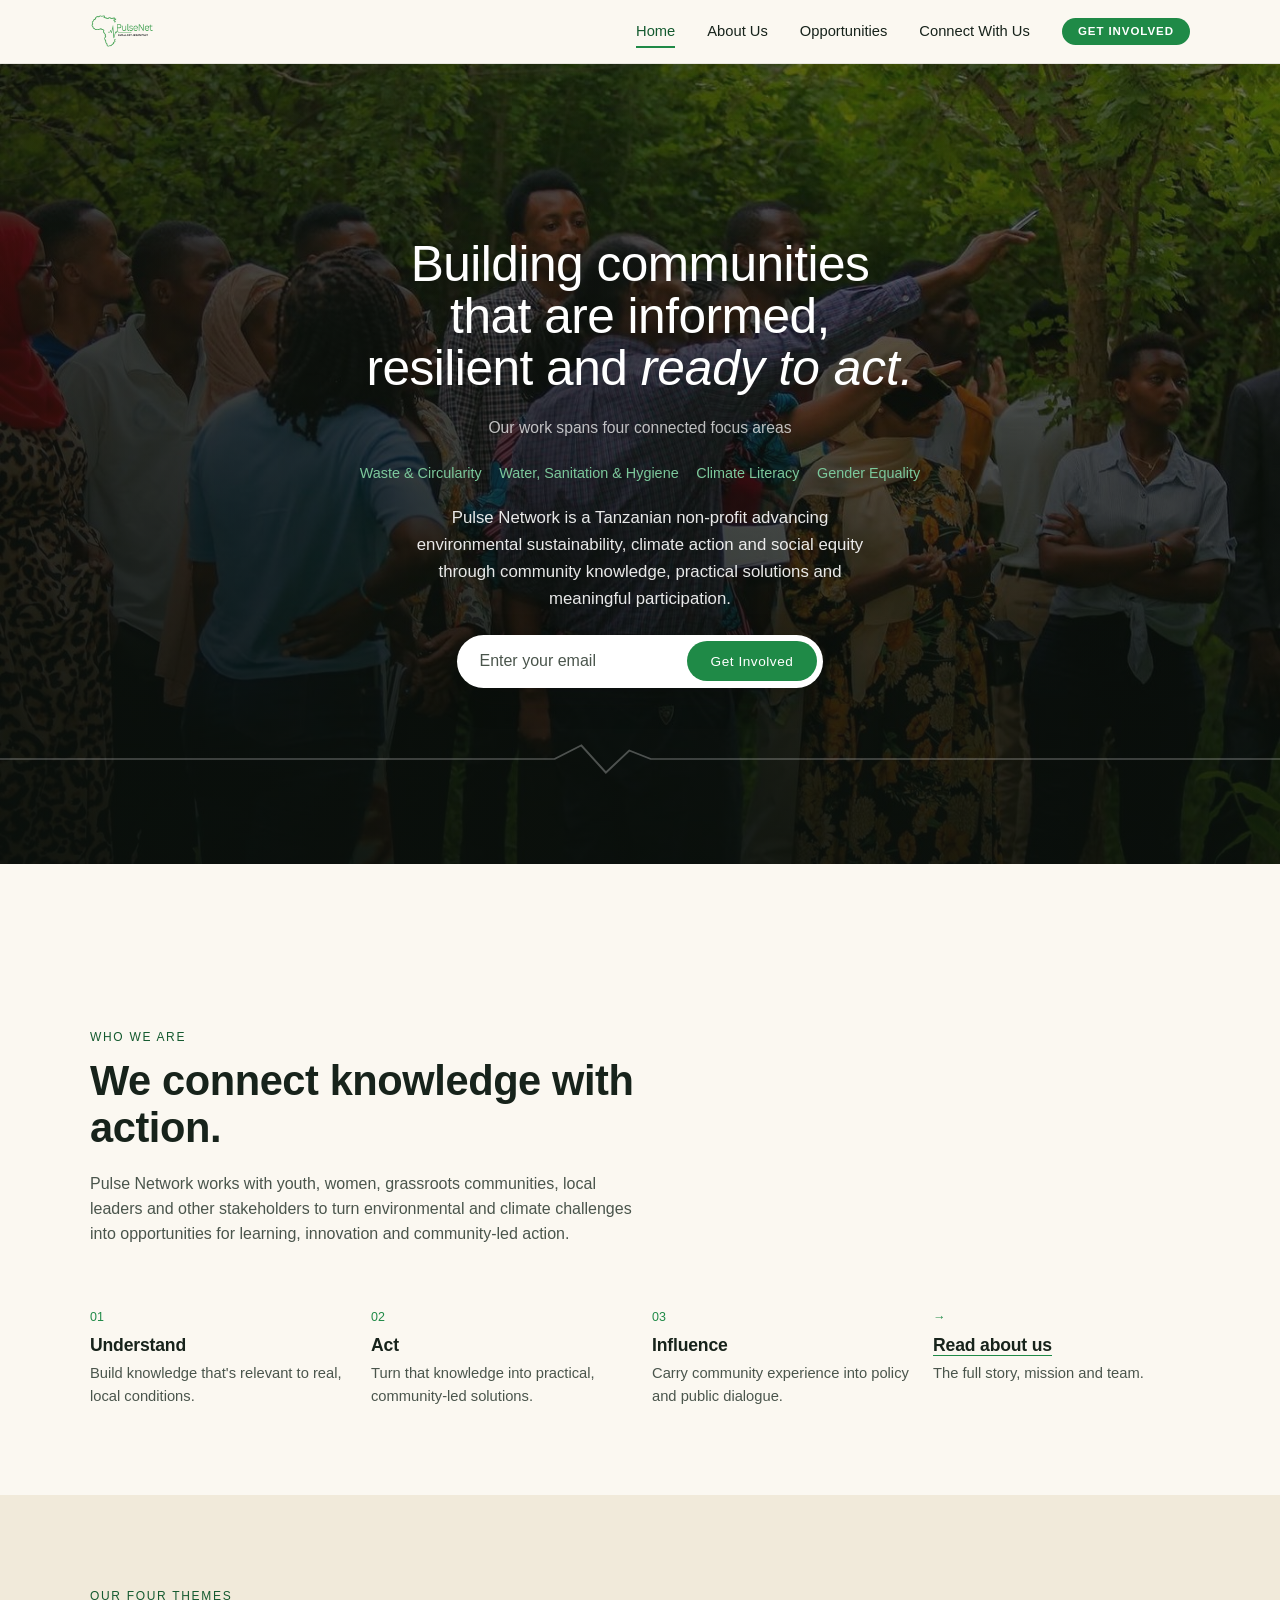
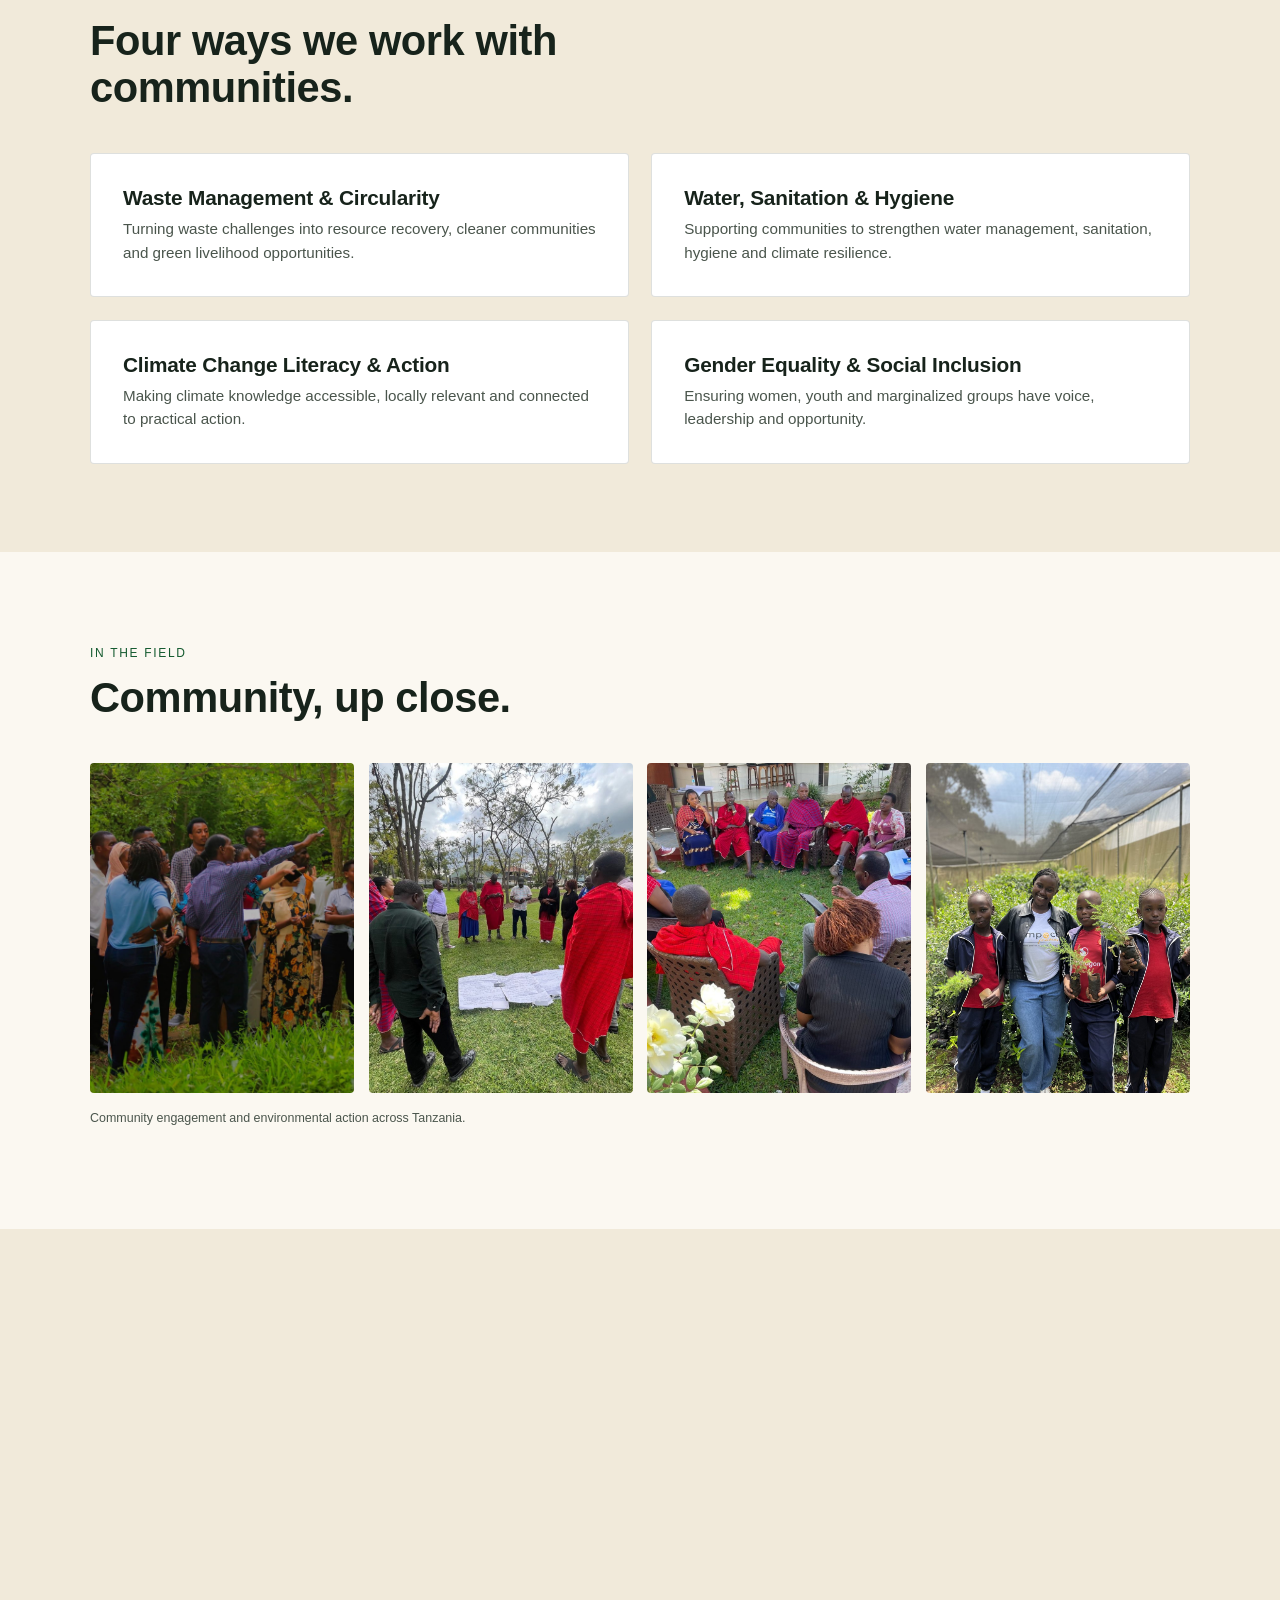
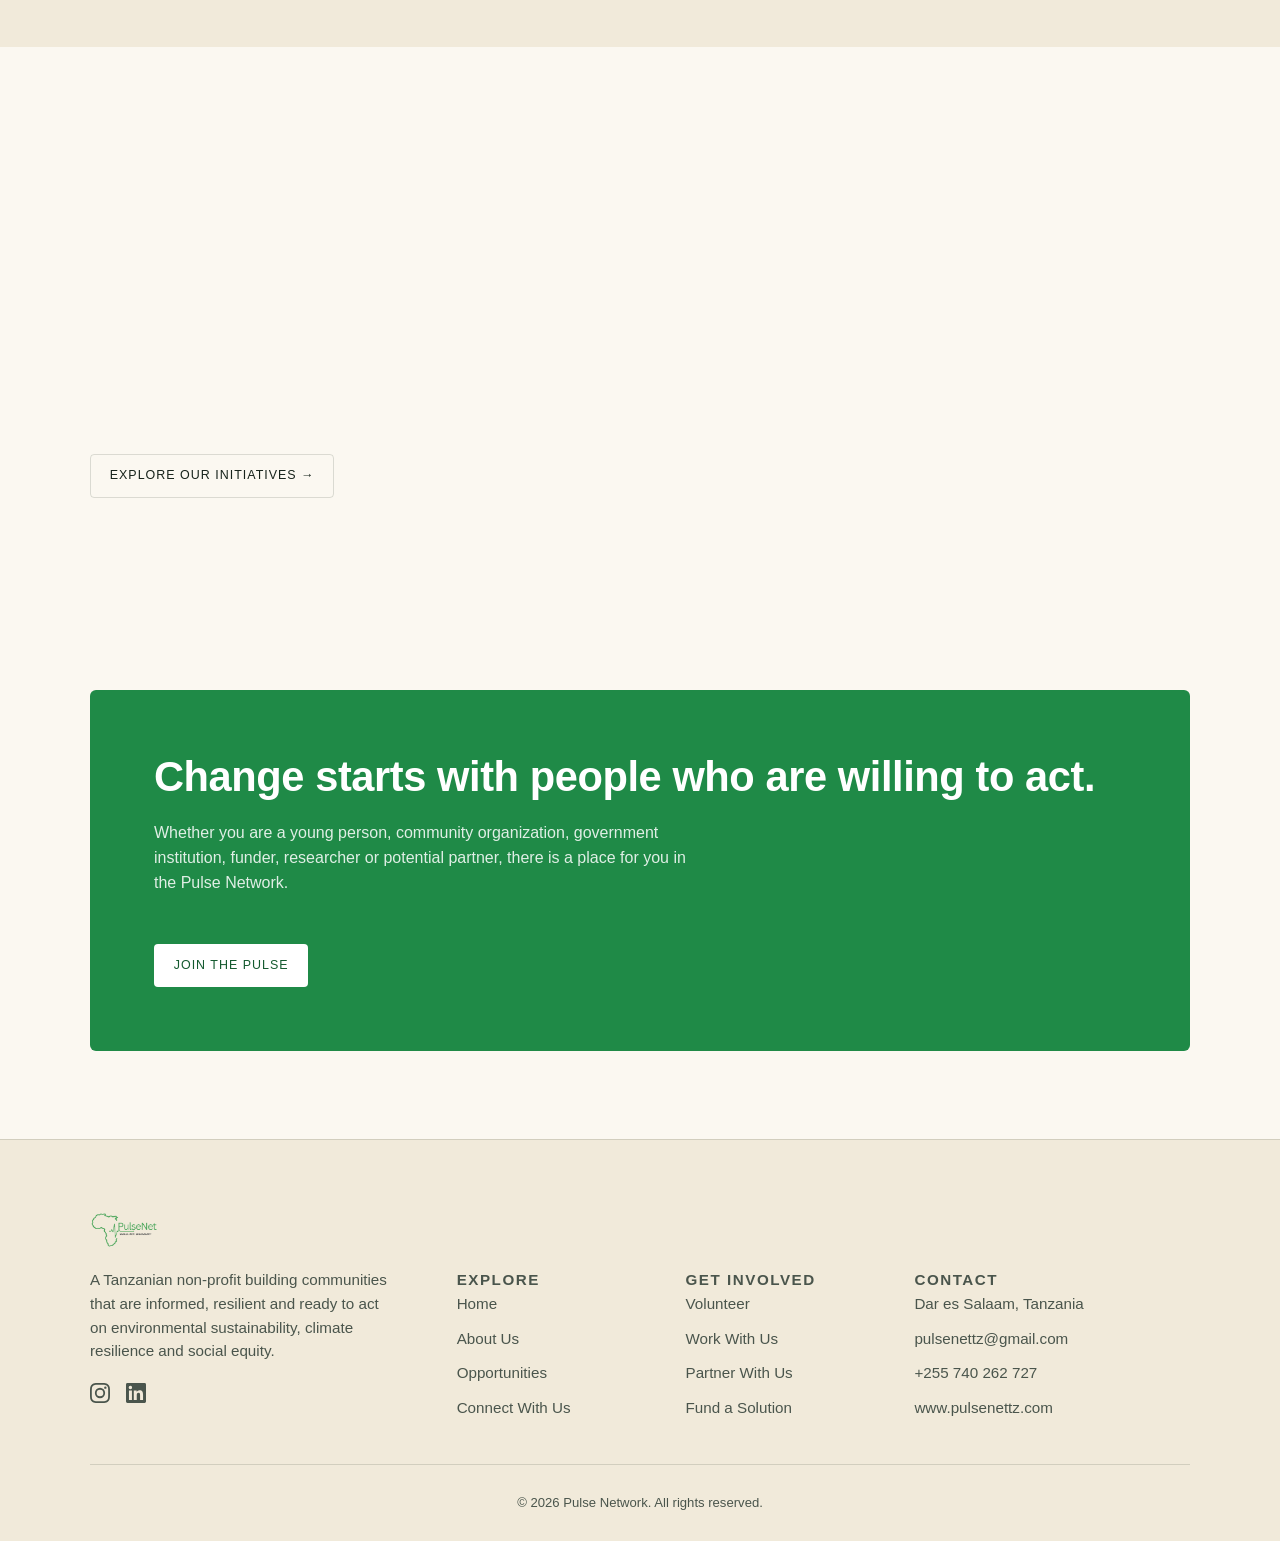
==== index.html @ 01a491bd "Changes in the footer" ====
<!DOCTYPE html>
<html lang="en">
<head>
<meta charset="UTF-8">
<meta name="viewport" content="width=device-width, initial-scale=1.0">
<title>Pulse Network — Small Act. Big Impact.</title>
<meta name="description" content="Pulse Network is a Tanzanian non-profit advancing environmental sustainability, climate action and social equity through community knowledge, practical solutions and meaningful participation.">
<link rel="stylesheet" href="assets/styles.css?v=18">
</head>
<body>

<header class="site-header">
  <nav class="nav">
    <a href="index.html" class="brand" aria-label="Pulse Network home">
      <img src="assets/pulsenet_logo.png" alt="Pulse Network">
    </a>
    <button class="nav-toggle" aria-label="Toggle navigation" aria-expanded="false"><span></span><span></span><span></span></button>
    <div class="nav-links">
      <a href="index.html" aria-current="page">Home</a>
      <a href="about.html">About Us</a>
      <a href="opportunities.html">Opportunities</a>
      <a href="connect.html">Connect With Us</a>
      <a href="connect.html" class="btn btn-primary">Get Involved</a>
    </div>
  </nav>
</header>

<main>

  <!-- HERO -->
  <section class="hero">
    <div class="hero-bg">
      <img src="assets/photos/field-01.jpg" alt="Pulse Network facilitator and community members during an outdoor field session" loading="eager">
    </div>
    <div class="hero-scrim"></div>
    <div class="wrap hero-inner">
      <div class="hero-col hero-col--left">
        <h1>Building communities that are informed, resilient and <em>ready&nbsp;to&nbsp;act.</em></h1>
        <p class="hero-subtitle">Our work spans four connected focus areas</p>
        <ul class="hero-tags">
          <li>Waste &amp; Circularity</li>
          <li>Water, Sanitation &amp; Hygiene</li>
          <li>Climate Literacy</li>
          <li>Gender Equality</li>
        </ul>
      </div>
      <div class="hero-col hero-col--right">
        <p class="hero-body">Pulse Network is a Tanzanian non-profit advancing environmental sustainability, climate action and social equity through community knowledge, practical solutions and meaningful participation.</p>
        <form class="hero-subscribe" action="connect.html" method="get">
          <input type="email" name="email" class="hero-subscribe__input" placeholder="Enter your email" aria-label="Enter your email" required>
          <button type="submit" class="hero-subscribe__btn">Get Involved</button>
        </form>
      </div>
    </div>
    <svg class="pulse-divider accent" viewBox="0 0 1200 40" preserveAspectRatio="none" aria-hidden="true">
      <path d="M0,20 L520,20 L545,4 L568,36 L590,10 L610,20 L1200,20" fill="none" stroke-width="2"/>
    </svg>
  </section>

  <!-- WHO WE ARE -->
  <section>
    <div class="wrap">
      <div class="section-head reveal">
        <span class="eyebrow">Who we are</span>
        <h2>We connect knowledge with action.</h2>
        <p>Pulse Network works with youth, women, grassroots communities, local leaders and other stakeholders to turn environmental and climate challenges into opportunities for learning, innovation and community-led action.</p>
      </div>
      <div class="trail reveal">
        <div class="trail-step"><span class="num">01</span><h3>Understand</h3><p>Build knowledge that's relevant to real, local conditions.</p></div>
        <div class="trail-step"><span class="num">02</span><h3>Act</h3><p>Turn that knowledge into practical, community-led solutions.</p></div>
        <div class="trail-step"><span class="num">03</span><h3>Influence</h3><p>Carry community experience into policy and public dialogue.</p></div>
        <div class="trail-step"><span class="num">→</span><h3><a href="about.html" style="border-bottom:1px solid var(--green);">Read about us</a></h3><p>The full story, mission and team.</p></div>
      </div>
    </div>
  </section>

  <!-- FOUR THEMES -->
  <section class="section-alt">
    <div class="wrap">
      <div class="section-head reveal">
        <span class="eyebrow">Our four themes</span>
        <h2>Four ways we work with communities.</h2>
      </div>
      <div class="theme-grid reveal">
        <div class="theme-card">
          <h3>Waste Management &amp; Circularity</h3>
          <p>Turning waste challenges into resource recovery, cleaner communities and green livelihood opportunities.</p>
        </div>
        <div class="theme-card">
          <h3>Water, Sanitation &amp; Hygiene</h3>
          <p>Supporting communities to strengthen water management, sanitation, hygiene and climate resilience.</p>
        </div>
        <div class="theme-card">
          <h3>Climate Change Literacy &amp; Action</h3>
          <p>Making climate knowledge accessible, locally relevant and connected to practical action.</p>
        </div>
        <div class="theme-card">
          <h3>Gender Equality &amp; Social Inclusion</h3>
          <p>Ensuring women, youth and marginalized groups have voice, leadership and opportunity.</p>
        </div>
      </div>
    </div>
  </section>

  <!-- FIELD IMAGERY -->
  <section>
    <div class="wrap">
      <div class="section-head reveal">
        <span class="eyebrow">In the field</span>
        <h2>Community, up close.</h2>
      </div>
      <div class="photo-grid reveal">
        <figure><img src="assets/photos/field-01.jpg" alt="Community members and facilitators gathered outdoors during a field session" loading="lazy"></figure>
        <figure><img src="assets/photos/field-02.jpg" alt="Community consultation held outdoors with notes laid out on the ground" loading="lazy"></figure>
        <figure><img src="assets/photos/field-03.jpg" alt="Community members seated in discussion outdoors" loading="lazy"></figure>
        <figure><img src="assets/photos/field-04.jpg" alt="Young people planting tree seedlings" loading="lazy"></figure>
      </div>
      <p class="photo-caption">Community engagement and environmental action across Tanzania.</p>
    </div>
  </section>

  <!-- APPROACH -->
  <section class="section-alt">
    <div class="wrap">
      <div class="section-head reveal">
        <span class="eyebrow">Our approach</span>
        <h2>We don't just talk about change.</h2>
      </div>
      <div class="trail reveal">
        <div class="trail-step"><span class="num">01</span><h3>Learn</h3><p>Build knowledge and awareness.</p></div>
        <div class="trail-step"><span class="num">02</span><h3>Act</h3><p>Support practical community solutions.</p></div>
        <div class="trail-step"><span class="num">03</span><h3>Connect</h3><p>Bring communities and partners together.</p></div>
        <div class="trail-step"><span class="num">04</span><h3>Influence</h3><p>Amplify community voices in decision-making.</p></div>
      </div>
    </div>
  </section>

  <!-- FEATURED INITIATIVES -->
  <section>
    <div class="wrap">
      <div class="section-head reveal">
        <span class="eyebrow">Featured initiatives</span>
        <h2>Ideas in implementation.</h2>
      </div>
      <div class="card-grid reveal">
        <div class="init-card">
          <span class="tag">Climate literacy</span>
          <h3>Eco-Action Academy</h3>
          <p>Climate literacy, training and mentorship.</p>
        </div>
        <div class="init-card">
          <span class="tag">Circular economy</span>
          <h3>Circular Hub</h3>
          <p>Waste recovery, circular economy and green livelihoods.</p>
        </div>
        <div class="init-card">
          <span class="tag">Gender equity</span>
          <h3>Equity Nexus</h3>
          <p>Gender equality and inclusive environmental action.</p>
        </div>
        <div class="init-card">
          <span class="tag">Community voice</span>
          <h3>Green Voice Network</h3>
          <p>Community voices, storytelling and advocacy.</p>
        </div>
      </div>
      <p class="mt-lg"><a href="about.html" class="btn btn-ghost">Explore our initiatives →</a></p>
    </div>
  </section>

  <!-- FINAL CTA -->
  <section>
    <div class="wrap">
      <div class="cta-band reveal">
        <div class="cta-band-inner">
          <div>
            <h2>Change starts with people who are willing to act.</h2>
            <p>Whether you are a young person, community organization, government institution, funder, researcher or potential partner, there is a place for you in the Pulse Network.</p>
          </div>
          <a href="connect.html" class="btn btn-on-green">Join the Pulse</a>
        </div>
      </div>
    </div>
  </section>

</main>

<footer class="site-footer">
  <div class="wrap">
    <div class="footer-grid">
      <div class="footer-brand-col">
        <a href="index.html" aria-label="Pulse Network home">
          <img src="assets/pulsenet_logo.png" alt="Pulse Network">
        </a>
        <p class="footer-blurb">A Tanzanian non-profit building communities that are informed, resilient and ready to act on environmental sustainability, climate resilience and social equity.</p>
        <div class="footer-social">
          <a href="https://www.instagram.com/pulsenet_tz/" aria-label="Instagram">
            <svg viewBox="0 0 24 24" fill="currentColor" xmlns="http://www.w3.org/2000/svg" aria-hidden="true"><path d="M12 2.162c3.204 0 3.584.012 4.849.07 1.17.054 1.805.249 2.228.413.56.218.96.478 1.38.898s.68.82.898 1.38c.164.423.36 1.058.413 2.228.058 1.265.07 1.645.07 4.849s-.012 3.584-.07 4.849c-.053 1.17-.249 1.805-.413 2.228a3.7 3.7 0 0 1-.898 1.38c-.42.42-.82.68-1.38.898-.423.164-1.058.36-2.228.413-1.265.058-1.645.07-4.849.07s-3.584-.012-4.849-.07c-1.17-.053-1.805-.249-2.228-.413a3.7 3.7 0 0 1-1.38-.898c-.42-.42-.68-.82-.898-1.38-.164-.423-.36-1.058-.413-2.228-.058-1.265-.07-1.645-.07-4.849s.012-3.584.07-4.849c.054-1.17.249-1.805.413-2.228.218-.56.478-.96.898-1.38s.82-.68 1.38-.898c.423-.164 1.058-.36 2.228-.413 1.265-.058 1.645-.07 4.849-.07M12 0C8.741 0 8.332.014 7.052.072 5.775.131 4.902.333 4.14.63a5.9 5.9 0 0 0-2.126 1.384A5.9 5.9 0 0 0 .63 4.14c-.297.763-.5 1.635-.558 2.912C.014 8.332 0 8.741 0 12s.014 3.668.072 4.948c.059 1.277.261 2.15.558 2.912.307.79.717 1.459 1.384 2.126A5.9 5.9 0 0 0 4.14 23.37c.763.297 1.635.5 2.912.558C8.332 23.986 8.741 24 12 24s3.668-.014 4.948-.072c1.277-.059 2.15-.261 2.912-.558a5.9 5.9 0 0 0 2.126-1.384 5.9 5.9 0 0 0 1.384-2.126c.297-.763.5-1.635.558-2.912.058-1.28.072-1.689.072-4.948s-.014-3.668-.072-4.948c-.059-1.277-.261-2.15-.558-2.912a5.9 5.9 0 0 0-1.384-2.126A5.9 5.9 0 0 0 19.86.63c-.763-.297-1.635-.5-2.912-.558C15.668.014 15.259 0 12 0m0 5.838a6.162 6.162 0 1 0 0 12.324 6.162 6.162 0 0 0 0-12.324M12 16a4 4 0 1 1 0-8 4 4 0 0 1 0 8m7.846-10.406a1.44 1.44 0 1 1-2.88 0 1.44 1.44 0 0 1 2.88 0"/></svg>
          </a>
          <a href="https://www.linkedin.com/company/pulse-network-africa" aria-label="LinkedIn">
            <svg viewBox="0 0 16 16" fill="currentColor" xmlns="http://www.w3.org/2000/svg" aria-hidden="true"><path d="M13.633 13.633h-2.37V9.92c0-.885-.017-2.025-1.234-2.025-1.235 0-1.424.965-1.424 1.96v3.778h-2.37V5.998H8.51v1.043h.031a2.5 2.5 0 0 1 2.246-1.233c2.403 0 2.846 1.58 2.846 3.637zM3.56 4.954a1.376 1.376 0 1 1 0-2.751 1.376 1.376 0 0 1 0 2.751m1.185 8.679H2.372V5.998h2.373zM14.815.001H1.18A1.17 1.17 0 0 0 0 1.154v13.691A1.17 1.17 0 0 0 1.18 16h13.635A1.17 1.17 0 0 0 16 14.845V1.153A1.17 1.17 0 0 0 14.815 0"/></svg>
          </a>
        </div>
      </div>

      <nav class="footer-col">
        <p class="footer-col-title">Explore</p>
        <ul>
          <li><a href="index.html">Home</a></li>
          <li><a href="about.html">About Us</a></li>
          <li><a href="opportunities.html">Opportunities</a></li>
          <li><a href="connect.html">Connect With Us</a></li>
        </ul>
      </nav>

      <nav class="footer-col">
        <p class="footer-col-title">Get Involved</p>
        <ul>
          <li><a href="opportunities.html">Volunteer</a></li>
          <li><a href="opportunities.html">Work With Us</a></li>
          <li><a href="opportunities.html">Partner With Us</a></li>
          <li><a href="opportunities.html">Fund a Solution</a></li>
        </ul>
      </nav>

      <div class="footer-col">
        <p class="footer-col-title">Contact</p>
        <ul>
          <li><p>Dar es Salaam, Tanzania</p></li>
          <li><a href="mailto:pulsenettz@gmail.com">pulsenettz@gmail.com</a></li>
          <li><a href="tel:+255740262727">+255 740 262 727</a></li>
          <li><a href="https://www.pulsenettz.com">www.pulsenettz.com</a></li>
        </ul>
      </div>
    </div>

    <hr class="footer-sep">
    <p class="footer-copy">© 2026 Pulse Network. All rights reserved.</p>
  </div>
</footer>

<script src="assets/main.js"></script>
</body>
</html>
---- assets/styles.css ----
/* ==========================================================================
   Pulse Network — Design System
   Signature motif: the heartbeat/pulse line from the wordmark, used as a
   recurring structural device (dividers, hover states, the process trail).
   ========================================================================== */

/* Halenoir — the single typeface for the whole site (display, body and labels).
   Not a Google font: drop the licensed webfont files into assets/fonts/
   (see assets/fonts/README.md). Until they're present, the fallback stack
   below is used. */
@font-face {
  font-family: 'Halenoir';
  src: url('fonts/Halenoir-Regular.woff2') format('woff2');
  font-weight: 400;
  font-style: normal;
  font-display: swap;
}
@font-face {
  font-family: 'Halenoir';
  src: url('fonts/Halenoir-Medium.woff2') format('woff2');
  font-weight: 500;
  font-style: normal;
  font-display: swap;
}
@font-face {
  font-family: 'Halenoir';
  src: url('fonts/Halenoir-SemiBold.woff2') format('woff2');
  font-weight: 600;
  font-style: normal;
  font-display: swap;
}
@font-face {
  font-family: 'Halenoir';
  src: url('fonts/Halenoir-Bold.woff2') format('woff2');
  font-weight: 700;
  font-style: normal;
  font-display: swap;
}

:root {
  /* --- Color: warm paper ground, brand green as the one accent, ochre as the
     earth/soil counter-accent (waste-to-value, circularity). No near-black,
     no acid-green-on-black — the brief already owns green, so the ground
     stays warm and legible instead of doubling down on a dark UI cliché. */
  --green: #1F8A47;
  --green-deep: #145A2F;
  --green-pale: #E4F1E7;
  --ochre: #B9781F;
  --ochre-pale: #F5E9D6;
  --ink: #17231B;
  --ink-soft: #4A554C;
  --paper: #FBF8F1;
  --paper-alt: #F1EADA;
  --white: #FFFFFF;
  --line: rgba(23, 35, 27, 0.14);
  --line-soft: rgba(23, 35, 27, 0.08);

  --font-display: 'Halenoir', -apple-system, BlinkMacSystemFont, 'Segoe UI', Helvetica, Arial, sans-serif;
  --font-body: 'Halenoir', -apple-system, BlinkMacSystemFont, 'Segoe UI', Helvetica, Arial, sans-serif;
  --font-mono: 'Halenoir', -apple-system, BlinkMacSystemFont, 'Segoe UI', Helvetica, Arial, sans-serif;

  --max-width: 1180px;
  --radius: 4px;
  --shadow-soft: 0 1px 2px rgba(23,35,27,0.06), 0 8px 24px rgba(23,35,27,0.05);
}

* { box-sizing: border-box; }
html { scroll-behavior: smooth; }

@media (prefers-reduced-motion: reduce) {
  html { scroll-behavior: auto; }
  * { animation-duration: 0.01ms !important; animation-iteration-count: 1 !important; transition-duration: 0.01ms !important; }
}

body {
  margin: 0;
  font-family: var(--font-body);
  color: var(--ink);
  background: var(--paper);
  line-height: 1.55;
  -webkit-font-smoothing: antialiased;
}

img { max-width: 100%; display: block; }
a { color: inherit; text-decoration: none; }

h1, h2, h3, h4 {
  font-family: var(--font-display);
  font-weight: 600;
  line-height: 1.12;
  margin: 0 0 0.5em;
  letter-spacing: -0.01em;
}

h1 { font-size: clamp(2.4rem, 5vw, 4.2rem); font-weight: 500; }
h2 { font-size: clamp(1.8rem, 3.4vw, 2.6rem); }
h3 { font-size: 1.3rem; }

p { margin: 0 0 1em; color: var(--ink-soft); max-width: 62ch; }

.eyebrow {
  font-family: var(--font-mono);
  font-size: 0.75rem;
  letter-spacing: 0.14em;
  text-transform: uppercase;
  color: var(--green-deep);
  display: inline-flex;
  align-items: center;
  margin-bottom: 1em;
}

.wrap {
  max-width: var(--max-width);
  margin: 0 auto;
  padding: 0 clamp(1.25rem, 4vw, 2.5rem);
}

/* Buttons */
.btn {
  display: inline-flex;
  align-items: center;
  gap: 0.5em;
  font-family: var(--font-mono);
  font-size: 0.78rem;
  letter-spacing: 0.08em;
  text-transform: uppercase;
  padding: 0.9em 1.5em;
  border-radius: var(--radius);
  border: 1px solid transparent;
  cursor: pointer;
  transition: transform 0.15s ease, background 0.15s ease, color 0.15s ease, border-color 0.15s ease;
  white-space: nowrap;
}
.btn-primary { background: var(--green); color: var(--white); }
.btn-primary:hover { background: var(--green-deep); transform: translateY(-1px); }
.btn-ghost { background: transparent; color: var(--ink); border-color: var(--line); }
.btn-ghost:hover { border-color: var(--green); color: var(--green-deep); }
.btn-on-green { background: var(--white); color: var(--green-deep); }
.btn-on-green:hover { background: var(--ink); color: var(--white); }

/* ---- Nav ---- */
.site-header {
  position: sticky;
  top: 0;
  z-index: 40;
  background: rgba(251, 248, 241, 0.92);
  backdrop-filter: blur(8px);
  border-bottom: 1px solid var(--line-soft);
}
.nav {
  display: flex;
  align-items: center;
  justify-content: space-between;
  padding: 0.9rem clamp(1.25rem, 4vw, 2.5rem);
  max-width: var(--max-width);
  margin: 0 auto;
}
.brand { display: flex; align-items: center; gap: 0.6em; }
.brand img { height: 34px; width: auto; }
.brand-word { font-family: var(--font-display); font-size: 1.15rem; font-weight: 600; }
.brand-tag { font-family: var(--font-mono); font-size: 0.62rem; letter-spacing: 0.08em; text-transform: uppercase; color: var(--ink-soft); display: block; margin-top: -2px; }

.nav-links { display: flex; align-items: center; gap: 2rem; }
.nav-links a { font-size: 0.92rem; font-weight: 500; position: relative; padding: 0.2em 0; }
.nav-links a::after {
  content: ''; position: absolute; left: 0; right: 100%; bottom: -2px; height: 2px; background: var(--green);
  transition: right 0.2s ease;
}
.nav-links a:hover::after, .nav-links a[aria-current="page"]::after { right: 0; }
.nav-links a[aria-current="page"] { color: var(--green-deep); }

/* "Get Involved" button in the nav: the .nav-links a rules above otherwise
   override .btn — force it back to a proper button (smaller text, balanced
   padding, no underline bar). */
.nav-links a.btn {
  padding: 0.7em 1.4em;
  font-size: 0.72rem;
  font-weight: 600;
  line-height: 1;
  border: 0;
  border-radius: 999px;
}
.nav-links a.btn::after { content: none; }

.nav-actions { display: flex; align-items: center; gap: 1.4rem; }
.nav-toggle { display: none; background: none; border: none; cursor: pointer; padding: 0.4em; }
.nav-toggle span { display: block; width: 22px; height: 2px; background: var(--ink); margin: 5px 0; }

@media (max-width: 860px) {
  /* Mobile: the nav opens as a dropdown card under the hamburger, on the same
     screen. Hidden by default, shown when JS adds .open — no overlay page. */
  .nav { position: relative; }

  .nav-links {
    display: none;
    position: absolute;
    top: calc(100% + 0.4rem);
    right: 0;
    left: auto;
    width: max-content;
    min-width: 148px;
    flex-direction: column;
    align-items: stretch;
    gap: 0;
    padding: 0.2rem 0;
    background: var(--white);
    border: 1px solid var(--line-soft);
    border-radius: 10px;
    box-shadow: 0 8px 20px rgba(23, 35, 27, 0.14);
    z-index: 50;
  }
  .nav-links.open { display: flex; }

  .nav-links a {
    font-size: 0.85rem;
    font-weight: 500;
    color: var(--ink);
    padding: 0.5rem 0.9rem;
    border: 0;
  }
  .nav-links a::after { display: none; }
  /* no green highlight on hover / active — every item looks the same */
  .nav-links a:hover,
  .nav-links a:focus-visible,
  .nav-links a[aria-current="page"] { color: var(--ink); background: none; }

  /* "Get Involved" reads as a plain nav link on mobile — no pill, no accent */
  .nav-links a.btn {
    margin: 0;
    padding: 0.5rem 0.9rem;
    background: none;
    color: var(--ink);
    border: 0;
    border-radius: 0;
    font-size: 0.85rem;
    font-weight: 500;
    letter-spacing: normal;
    text-transform: none;
    justify-content: flex-start;
  }
  .nav-links a.btn:hover { background: none; color: var(--ink); }

  .nav-toggle { display: block; }
}

/* ---- Pulse line motif ---- */
.pulse-divider {
  width: 100%;
  height: 34px;
  display: block;
  color: var(--line);
}
.pulse-divider path { stroke: currentColor; }
.pulse-divider.accent { color: var(--green); opacity: 0.55; }

/* ---- Hero ---- */
.hero {
  padding: clamp(4rem, 10vw, 7.5rem) 0 clamp(3.5rem, 8vw, 5.5rem);
  margin-bottom: clamp(2rem, 6vw, 4.5rem);
  position: relative;
  overflow: hidden;
  isolation: isolate;
}
.hero-bg { position: absolute; inset: 0; z-index: -2; }
.hero-bg img { width: 100%; height: 100%; object-fit: cover; object-position: 50% 22%; }
.hero-scrim {
  position: absolute;
  inset: 0;
  z-index: -1;
  background:
    linear-gradient(180deg, rgba(10,16,12,0.32) 0%, rgba(10,16,12,0.72) 78%, rgba(10,16,12,0.82) 100%),
    linear-gradient(90deg, rgba(10,16,12,0.55) 0%, rgba(10,16,12,0.15) 62%);
}
/* Two-column content overlay: headline + focus areas on the left,
   mission statement + email capture on the right. */
/* Single column, centred both axes within the hero. */
.hero-inner {
  display: flex;
  flex-direction: column;
  align-items: center;
  justify-content: center;
  text-align: center;
  gap: 1.35rem;
  min-height: 62vh;
  max-width: 760px;
}
.hero-col { display: contents; }

.hero h1 {
  color: #fff;
  font-size: clamp(2.3rem, 4.6vw, 3.4rem);
  line-height: 1.05;
  margin: 0;
}
.hero h1 em {
  /* same typeface as the rest of the headline, just italic for emphasis */
  font-style: italic;
  font-weight: 400;
  letter-spacing: 0;
}

.hero-subtitle {
  color: rgba(255,255,255,0.72);
  font-size: 0.98rem;
  margin: 0;
}

.hero-tags {
  list-style: none;
  margin: 0;
  padding: 0;
  display: flex;
  flex-wrap: wrap;
  justify-content: center;
  gap: 0.55rem 1.6rem;
  font-family: var(--font-mono);
  font-size: 0.9rem;
}
.hero-tags li { color: #7CC89B; white-space: nowrap; }

.hero-body {
  color: rgba(255,255,255,0.9);
  font-size: 1.05rem;
  line-height: 1.6;
  margin: 0;
  max-width: 52ch;
}

.hero-subscribe {
  display: flex;
  align-items: center;
  gap: 0.5rem;
  max-width: 460px;
  padding: 0.4rem 0.4rem 0.4rem 1.4rem;
  background: #fff;
  border-radius: 999px;
  box-shadow: 0 10px 30px rgba(10,16,12,0.28);
}
.hero-subscribe__input {
  flex: 1 1 auto;
  min-width: 0;
  border: 0;
  background: transparent;
  font-family: var(--font-body);
  font-size: 1rem;
  color: var(--ink);
  padding: 0.7rem 0;
}
.hero-subscribe__input::placeholder { color: var(--ink-soft); }
.hero-subscribe__input:focus { outline: none; }
.hero-subscribe__btn {
  flex: 0 0 auto;
  border: 0;
  cursor: pointer;
  background: var(--green);
  color: #fff;
  font-family: var(--font-mono);
  font-size: 0.85rem;
  letter-spacing: 0.04em;
  padding: 0.9em 1.7em;
  border-radius: 999px;
  transition: background 0.15s ease, transform 0.15s ease;
  white-space: nowrap;
}
.hero-subscribe__btn:hover { background: var(--green-deep); transform: translateY(-1px); }

.hero .pulse-divider.accent { color: rgba(255,255,255,0.5); position: relative; z-index: 1; }

/* Desktop / tablet (md and up): give the headline room to wrap to 3 lines
   naturally, and keep all four focus-area tags on a single row. */
@media (min-width: 861px) {
  .hero-inner { max-width: 820px; }
  .hero h1 {
    font-size: 3.1rem;
    max-width: 24ch;          /* wide enough for 3 lines, not 2 */
    text-wrap: balance;       /* even out the 3 lines, no manual <br> */
  }
  .hero-tags {
    flex-wrap: nowrap;        /* all four tags on one line */
    gap: 0.55rem 1.1rem;      /* tighter horizontal gap so they fit */
  }
}

@media (max-width: 860px) {
  /* Mobile: the first viewport shows only the headline + "Our work spans…" +
     tags. The mission paragraph and email form sit below the fold. */
  .hero { padding-top: 0; padding-bottom: clamp(2.5rem, 10vw, 4rem); }
  .hero-inner {
    display: flex;
    flex-direction: column;
    min-height: 0;
    gap: 0;
  }
  .hero-col { display: flex; flex-direction: column; align-items: center; width: 100%; }
  .hero-col--left {
    min-height: 100vh;
    min-height: 100svh;
    justify-content: center;
    gap: 1.15rem;
    padding: 4.5rem 0;
  }
  .hero-col--right {
    gap: 1.25rem;
    padding-top: clamp(2rem, 8vw, 3.5rem);
  }
  .hero-body { max-width: none; }
  .hero-subscribe { width: 100%; max-width: 420px; }
}

@media (max-width: 480px) {
  .hero-subscribe {
    flex-wrap: wrap;
    gap: 0.6rem;
    padding: 0.9rem;
    border-radius: 18px;
  }
  .hero-subscribe__input { flex-basis: 100%; padding: 0.6rem 0.4rem; }
  .hero-subscribe__btn { width: 100%; border-radius: 999px; }
}


/* ---- Sections ---- */
section { padding: clamp(3rem, 7vw, 5.5rem) 0; }
.section-alt { background: var(--paper-alt); }
.section-head { max-width: 640px; margin-bottom: 2.6rem; }

/* ---- Theme cards ---- */
.theme-grid { display: grid; grid-template-columns: repeat(2, 1fr); gap: 1.4rem; }
@media (max-width: 720px) { .theme-grid { grid-template-columns: 1fr; } }
.theme-card {
  background: var(--white);
  border: 1px solid var(--line);
  border-radius: var(--radius);
  padding: 2rem;
  transition: border-color 0.2s ease, transform 0.2s ease;
}
.theme-card:hover { border-color: var(--green); transform: translateY(-3px); }
.theme-card .icon { font-size: 1.8rem; margin-bottom: 1rem; display: block; }
.theme-card h3 { margin-bottom: 0.5rem; }
.theme-card p { margin-bottom: 0; font-size: 0.95rem; }
.theme-card .focus { margin-top: 1rem; font-family: var(--font-mono); font-size: 0.74rem; color: var(--green-deep); line-height: 1.7; }

/* ---- Process trail (uses the pulse line as connective tissue) ---- */
.trail { position: relative; display: grid; grid-template-columns: repeat(4, 1fr); gap: 1.5rem; }
@media (max-width: 860px) { .trail { grid-template-columns: 1fr; } }
.trail-step { position: relative; padding-top: 1.2rem; }
.trail-step .num { font-family: var(--font-mono); font-size: 0.78rem; color: var(--green); display: block; margin-bottom: 0.6rem; }
.trail-step h3 { font-size: 1.1rem; margin-bottom: 0.35rem; }
.trail-step p { font-size: 0.92rem; margin-bottom: 0; }

.trail-vertical { display: flex; flex-direction: column; gap: 0; max-width: 640px; }
.trail-vertical .v-step { display: flex; gap: 1.4rem; padding: 1.3rem 0; border-bottom: 1px dashed var(--line); }
.trail-vertical .v-step:last-child { border-bottom: none; }
.trail-vertical .v-step .num { font-family: var(--font-mono); color: var(--green); font-size: 0.85rem; flex: none; width: 2.4rem; padding-top: 0.15rem; }
.trail-vertical .v-step h3 { margin-bottom: 0.3rem; font-size: 1.05rem; }
.trail-vertical .v-step p { margin-bottom: 0; font-size: 0.92rem; }

/* ---- Initiative / opportunity cards ---- */
.card-grid { display: grid; grid-template-columns: repeat(4, 1fr); gap: 1.2rem; }
@media (max-width: 980px) { .card-grid { grid-template-columns: repeat(2, 1fr); } }
@media (max-width: 560px) { .card-grid { grid-template-columns: 1fr; } }
.init-card { background: var(--white); border: 1px solid var(--line); border-radius: var(--radius); padding: 1.6rem; }
.init-card .tag { font-family: var(--font-mono); font-size: 0.68rem; letter-spacing: 0.08em; text-transform: uppercase; color: var(--green); }
.init-card h3 { margin: 0.5rem 0 0.4rem; font-size: 1.1rem; }
.init-card p { font-size: 0.9rem; margin-bottom: 0; }

/* ---- CTA band ---- */
.cta-band { background: var(--green); color: var(--white); border-radius: 6px; padding: clamp(2.4rem, 6vw, 4rem); text-align: left; }
.cta-band h2 { color: var(--white); }
.cta-band p { color: rgba(255,255,255,0.86); }
.cta-band-inner { display: flex; align-items: center; justify-content: space-between; gap: 2rem; flex-wrap: wrap; }

/* ---- Timeline (About) ---- */
.timeline { display: flex; flex-direction: column; max-width: 560px; }
.tl-item { position: relative; padding: 0 0 2.2rem 2.2rem; border-left: 2px solid var(--line); }
.tl-item:last-child { border-left-color: transparent; padding-bottom: 0; }
.tl-item::before { content: ''; position: absolute; left: -7px; top: 2px; width: 12px; height: 12px; border-radius: 50%; background: var(--green); border: 3px solid var(--paper); }
.tl-item .yr { font-family: var(--font-mono); font-size: 0.8rem; color: var(--green-deep); display: block; margin-bottom: 0.3rem; }
.tl-item h3 { font-size: 1.05rem; margin-bottom: 0.25rem; }
.tl-item p { font-size: 0.92rem; margin-bottom: 0; }

/* ---- Values ---- */
.values-grid { display: flex; flex-wrap: wrap; gap: 0.8rem; }
.value-chip { border: 1px solid var(--line); border-radius: 999px; padding: 0.7em 1.3em; font-size: 0.92rem; background: var(--white); }

/* ---- Team ---- */
.team-grid { display: grid; grid-template-columns: repeat(3, 1fr); gap: 1.6rem 1.4rem; }
@media (max-width: 720px) { .team-grid { grid-template-columns: repeat(2, 1fr); } }
.team-card .avatar { width: 100%; aspect-ratio: 1; border-radius: var(--radius); background: var(--green-pale); display: flex; align-items: center; justify-content: center; font-family: var(--font-display); font-size: 2rem; color: var(--green-deep); margin-bottom: 0.9rem; }
/* Cut-out portrait on the site green (image has a transparent background) */
.team-card .avatar--photo { background: var(--green); padding: 0; overflow: hidden; }
.team-card .avatar--photo img { width: 100%; height: 100%; object-fit: cover; object-position: top center; }
.team-card h3 { font-size: 1rem; margin-bottom: 0.15rem; }
.team-card .role { font-family: var(--font-mono); font-size: 0.72rem; text-transform: uppercase; letter-spacing: 0.06em; color: var(--ink-soft); }

/* ---- Partners strip ---- */
/* ---- Partners marquee: continuous infinite auto-scroll, pauses on hover/focus.
   Track holds two identical sets of cards; each card carries a right margin so
   one set is exactly half the track width and translateX(-50%) loops seamlessly. */
.partner-marquee {
  overflow: hidden;
  padding: 0.75rem 0;
  -webkit-mask-image: linear-gradient(90deg, transparent, #000 7%, #000 93%, transparent);
  mask-image: linear-gradient(90deg, transparent, #000 7%, #000 93%, transparent);
}
.partner-track {
  display: flex;
  width: max-content;
  animation: partner-scroll 32s linear infinite;
  will-change: transform;
}
.partner-marquee:hover .partner-track,
.partner-marquee:focus-within .partner-track { animation-play-state: paused; }

.partner-card {
  flex: 0 0 auto;
  width: clamp(122px, 22vw, 176px);
  aspect-ratio: 1 / 1;
  margin-right: clamp(0.6rem, 2vw, 1rem);
  display: flex;
  align-items: center;
  justify-content: center;
  text-align: center;
  padding: 1rem;
  background: var(--white);
  border: 1px solid var(--line);
  border-radius: var(--radius);
  font-family: var(--font-mono);
  font-size: 0.8rem;
  letter-spacing: 0.03em;
  line-height: 1.35;
  color: var(--ink-soft);
}

@keyframes partner-scroll {
  from { transform: translateX(0); }
  to   { transform: translateX(-50%); }
}

@media (prefers-reduced-motion: reduce) {
  .partner-marquee { overflow-x: auto; -webkit-overflow-scrolling: touch; }
  .partner-track { animation: none; }
}

/* ---- Opportunity sections ---- */
.opp-block { display: grid; grid-template-columns: 1fr 1.3fr; gap: 2.5rem; padding: 2.6rem 0; border-bottom: 1px solid var(--line); align-items: start; }
.opp-block:last-child { border-bottom: none; }
@media (max-width: 800px) { .opp-block { grid-template-columns: 1fr; gap: 1.2rem; } }
.opp-block .icon { font-size: 1.6rem; }
.opp-list { list-style: none; margin: 1rem 0 1.4rem; padding: 0; display: grid; gap: 0.5rem; }
.opp-list li { position: relative; padding-left: 1.3rem; font-size: 0.95rem; color: var(--ink-soft); }
.opp-list li::before { content: ''; position: absolute; left: 0; top: 0.55em; width: 6px; height: 6px; background: var(--green); border-radius: 50%; }
.opp-empty { font-style: italic; color: var(--ink-soft); font-size: 0.92rem; }

/* ---- Form ---- */
.form-grid { display: grid; grid-template-columns: 1fr 1fr; gap: 1.1rem; }
@media (max-width: 640px) { .form-grid { grid-template-columns: 1fr; } }
.field { display: flex; flex-direction: column; gap: 0.4rem; margin-bottom: 1.1rem; }
.field.full { grid-column: 1 / -1; }
.field label { font-family: var(--font-mono); font-size: 0.72rem; text-transform: uppercase; letter-spacing: 0.06em; color: var(--ink-soft); }
.field input, .field textarea, .field select {
  font-family: var(--font-body); font-size: 0.98rem; padding: 0.8em 0.9em; border: 1px solid var(--line); border-radius: var(--radius); background: var(--white); color: var(--ink);
}
.field input:focus, .field textarea:focus { outline: 2px solid var(--green); outline-offset: 1px; border-color: var(--green); }
.checkbox-grid { display: grid; grid-template-columns: repeat(2, 1fr); gap: 0.6rem 1rem; }
@media (max-width: 520px) { .checkbox-grid { grid-template-columns: 1fr; } }
.checkbox-item { display: flex; align-items: center; gap: 0.6em; font-size: 0.92rem; }
.checkbox-item input { width: 16px; height: 16px; accent-color: var(--green); }
.form-note { font-size: 0.82rem; color: var(--ink-soft); margin-top: 0.6rem; }
.form-status { font-size: 0.9rem; margin-top: 0.9rem; font-family: var(--font-mono); display: none; }
.form-status.visible { display: block; }
.form-status.ok { color: var(--green-deep); }
.form-status.err { color: #A33A2A; }

/* ---- Contact info cards ---- */
.contact-grid { display: grid; grid-template-columns: 1fr 1fr; gap: 3rem; }
@media (max-width: 860px) { .contact-grid { grid-template-columns: 1fr; } }
.info-list { list-style: none; margin: 0; padding: 0; display: grid; gap: 1rem; }
.info-list li { display: flex; gap: 0.9em; font-size: 1rem; }
.info-list .k { font-family: var(--font-mono); font-size: 0.78rem; color: var(--green-deep); width: 2rem; flex: none; padding-top: 0.2em; }
.social-row { display: flex; gap: 1.1rem; margin-top: 1.6rem; flex-wrap: wrap; }
.social-row a { font-family: var(--font-mono); font-size: 0.8rem; border: 1px solid var(--line); padding: 0.6em 1.1em; border-radius: 999px; transition: border-color 0.2s ease, color 0.2s ease; }
.social-row a:hover { border-color: var(--green); color: var(--green-deep); }

/* ---- Footer (footer-01 layout: brand + blurb + social, link columns, contact, rule, centered copyright) ---- */
.site-footer {
  background: var(--paper-alt);
  color: var(--ink-soft);
  border-top: 1px solid var(--line);
  padding: clamp(3rem, 6vw, 4.5rem) 0 1.75rem;
}
.footer-grid {
  display: grid;
  grid-template-columns: 1.7fr 1fr 1fr 1.4fr;
  gap: 2.75rem 2rem;
  padding-bottom: 2.75rem;
}
@media (max-width: 900px) { .footer-grid { grid-template-columns: 1fr 1fr; } }
@media (max-width: 560px) { .footer-grid { grid-template-columns: 1fr; gap: 2rem; } }

.footer-brand-col { display: flex; flex-direction: column; gap: 1.25rem; max-width: 34ch; }
@media (max-width: 900px) { .footer-brand-col { grid-column: 1 / -1; max-width: none; } }
.footer-brand-col img { height: 36px; width: auto; }
/* Capped at four lines; width tuned so the copy wraps to exactly four. */
.footer-blurb { margin: 0; font-size: 0.95rem; line-height: 1.55; color: var(--ink-soft); max-width: 44ch; }

.footer-social { display: flex; align-items: center; gap: 1rem; }
.footer-social a { color: var(--ink-soft); display: inline-flex; transition: color 0.15s ease; }
.footer-social a:hover { color: var(--green-deep); }
.footer-social svg { width: 20px; height: 20px; display: block; }

.footer-col-title {
  font-family: var(--font-mono);
  font-size: 0.72rem;
  font-weight: 600;
  letter-spacing: 0.1em;
  text-transform: uppercase;
  color: var(--ink);
  margin: 0 0 1.1rem;
}
.footer-col ul { list-style: none; margin: 0; padding: 0; display: grid; gap: 0.7rem; }
.footer-col li { font-size: 0.95rem; }
.footer-col a { font-size: 0.95rem; color: var(--ink-soft); transition: color 0.15s ease; }
.footer-col a:hover { color: var(--green-deep); }
.footer-col p { font-size: 0.95rem; margin: 0; color: var(--ink-soft); max-width: none; }
/* Outdent the logo so the nav/contact column heads line up with the blurb's first line. */
.footer-col { margin-top: calc(36px + 1.25rem); }
@media (max-width: 900px) { .footer-col { margin-top: 0; } }

.footer-sep { height: 1px; width: 100%; background: var(--line); border: 0; margin: 0; }
.footer-copy { text-align: center; font-size: 0.82rem; color: var(--ink-soft); padding-top: 1.75rem; margin: 0 auto; max-width: none; }

/* ---- Page header (interior pages) ---- */
.page-hero { padding: clamp(2.6rem, 6vw, 4.5rem) 0 clamp(1.8rem, 4vw, 2.6rem); }
.page-hero .lede { font-size: 1.15rem; max-width: 620px; }

/* ---- Photo grid (field imagery) ---- */
.photo-grid { display: grid; grid-template-columns: repeat(4, 1fr); gap: 0.9rem; }
@media (max-width: 860px) { .photo-grid { grid-template-columns: repeat(2, 1fr); } }
@media (max-width: 560px) { .photo-grid { grid-template-columns: 1fr; } }
.photo-grid figure { margin: 0; overflow: hidden; border-radius: var(--radius); aspect-ratio: 4/5; }
.photo-grid img { width: 100%; height: 100%; object-fit: cover; transition: transform 0.4s ease; }
.photo-grid figure:hover img { transform: scale(1.04); }
.photo-caption { font-family: var(--font-mono); font-size: 0.78rem; color: var(--ink-soft); margin-top: 1rem; }

/* ---- Utility ---- */
.center { text-align: center; margin-left: auto; margin-right: auto; }
.mt-lg { margin-top: 2.5rem; }
.reveal { opacity: 0; transform: translateY(14px); transition: opacity 0.6s ease, transform 0.6s ease; }
.reveal.in { opacity: 1; transform: translateY(0); }

/* ---- Contact form: honeypot + optional-field hint ---- */
.hp { position: absolute; left: -9999px; width: 1px; height: 1px; overflow: hidden; }
.field label .opt { color: var(--ink-soft); font-weight: 400; font-size: 0.85em; }
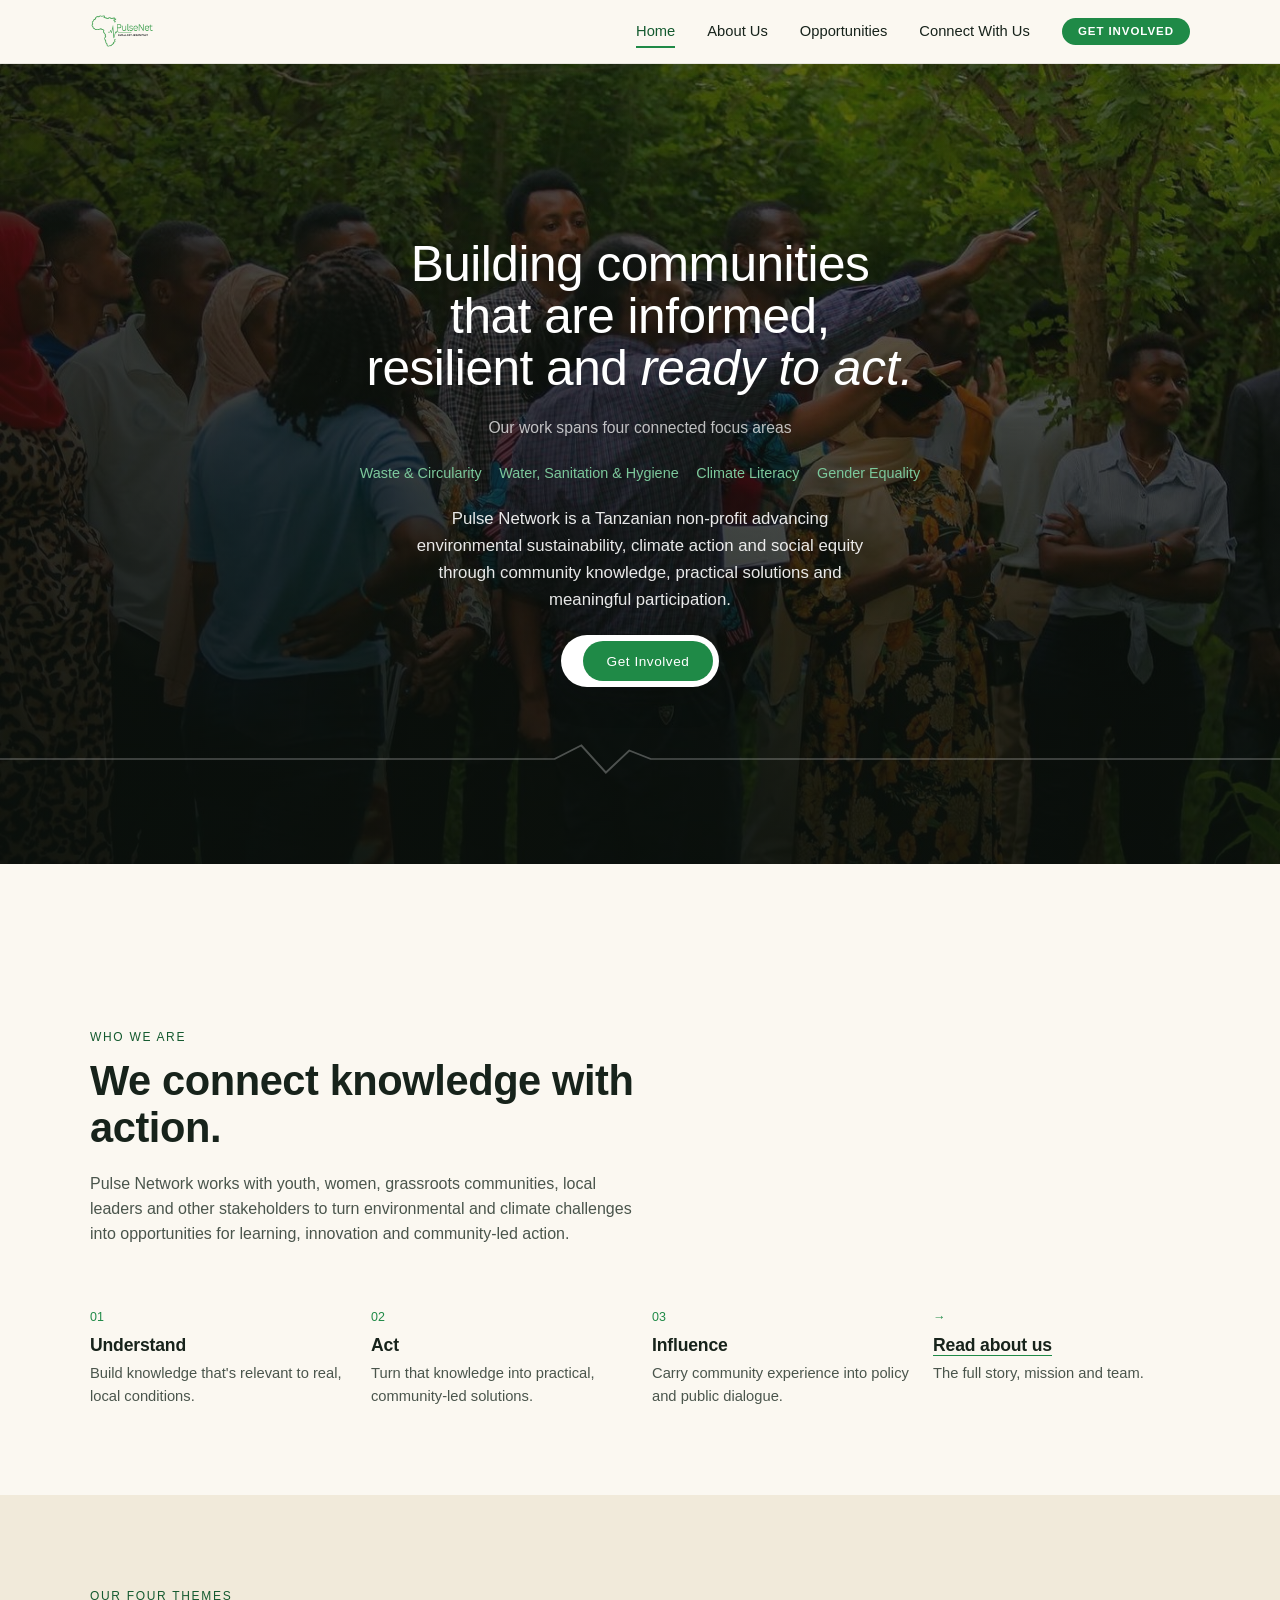
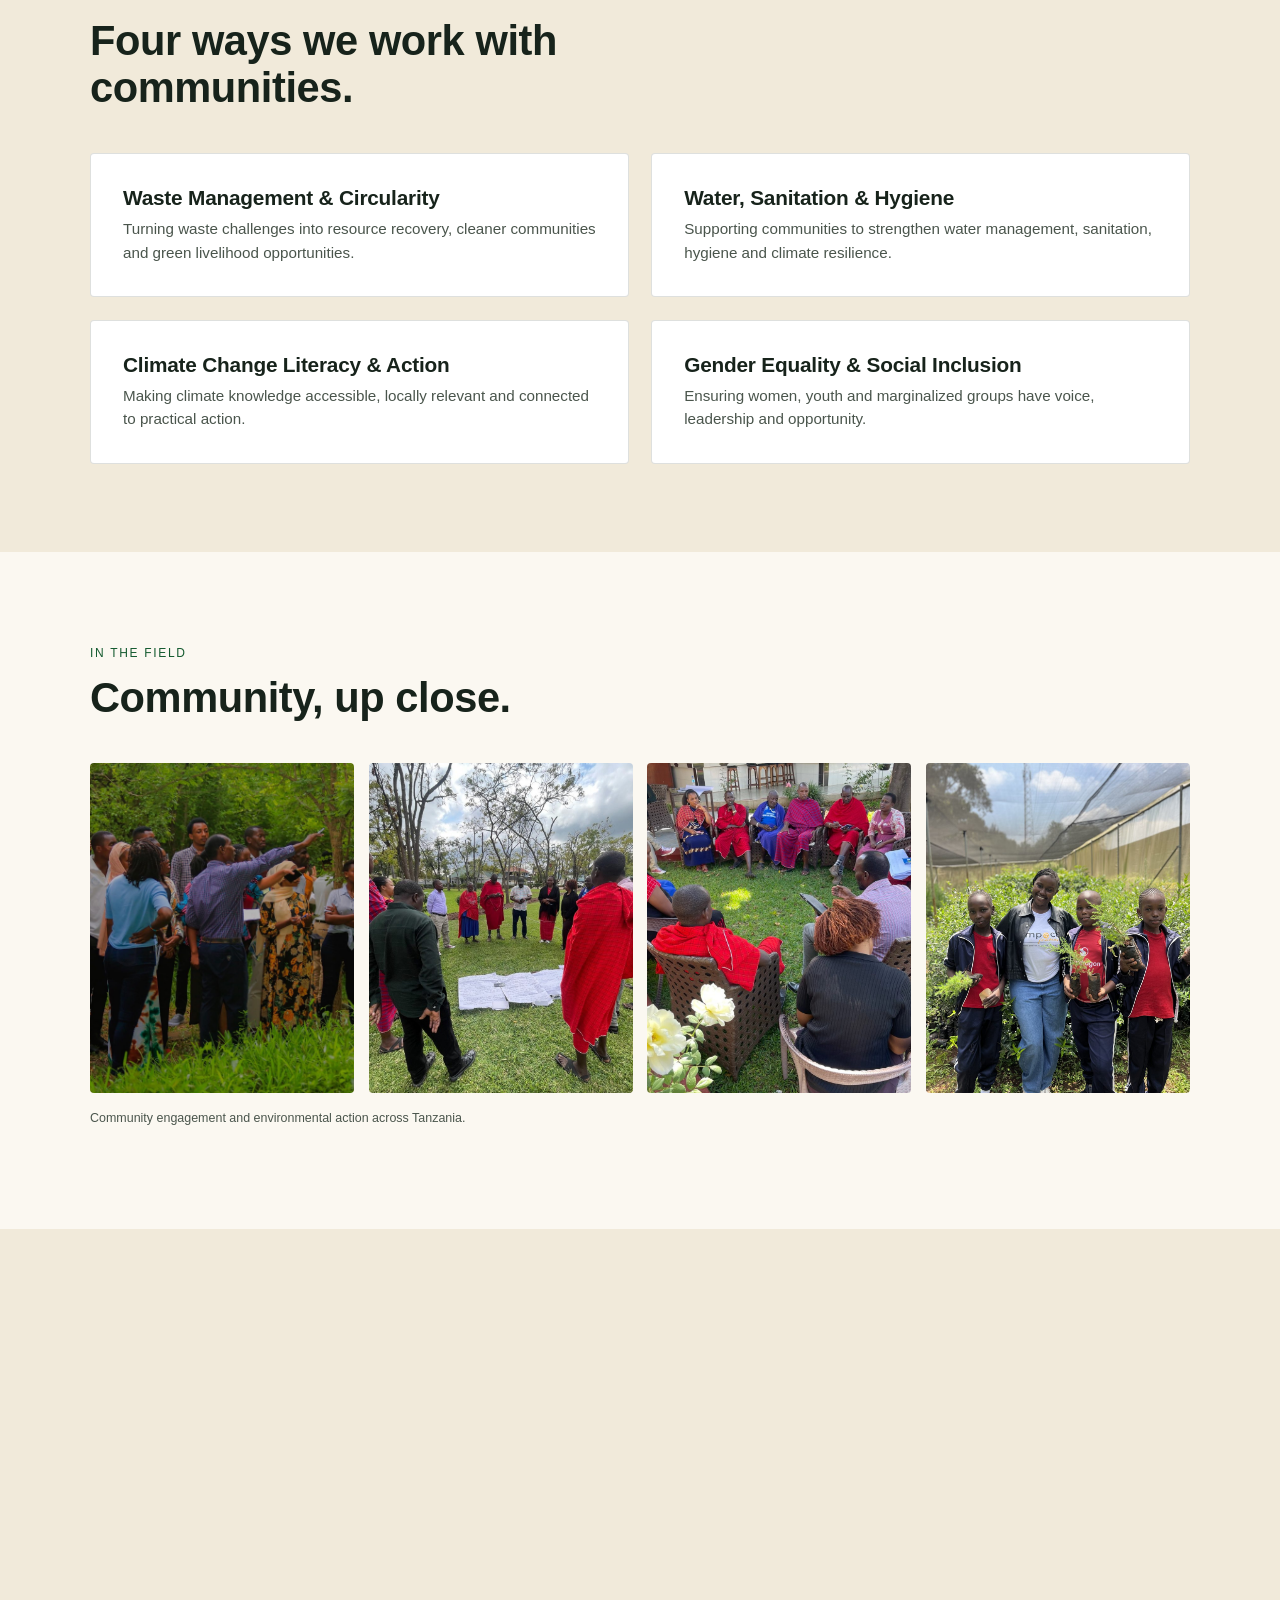
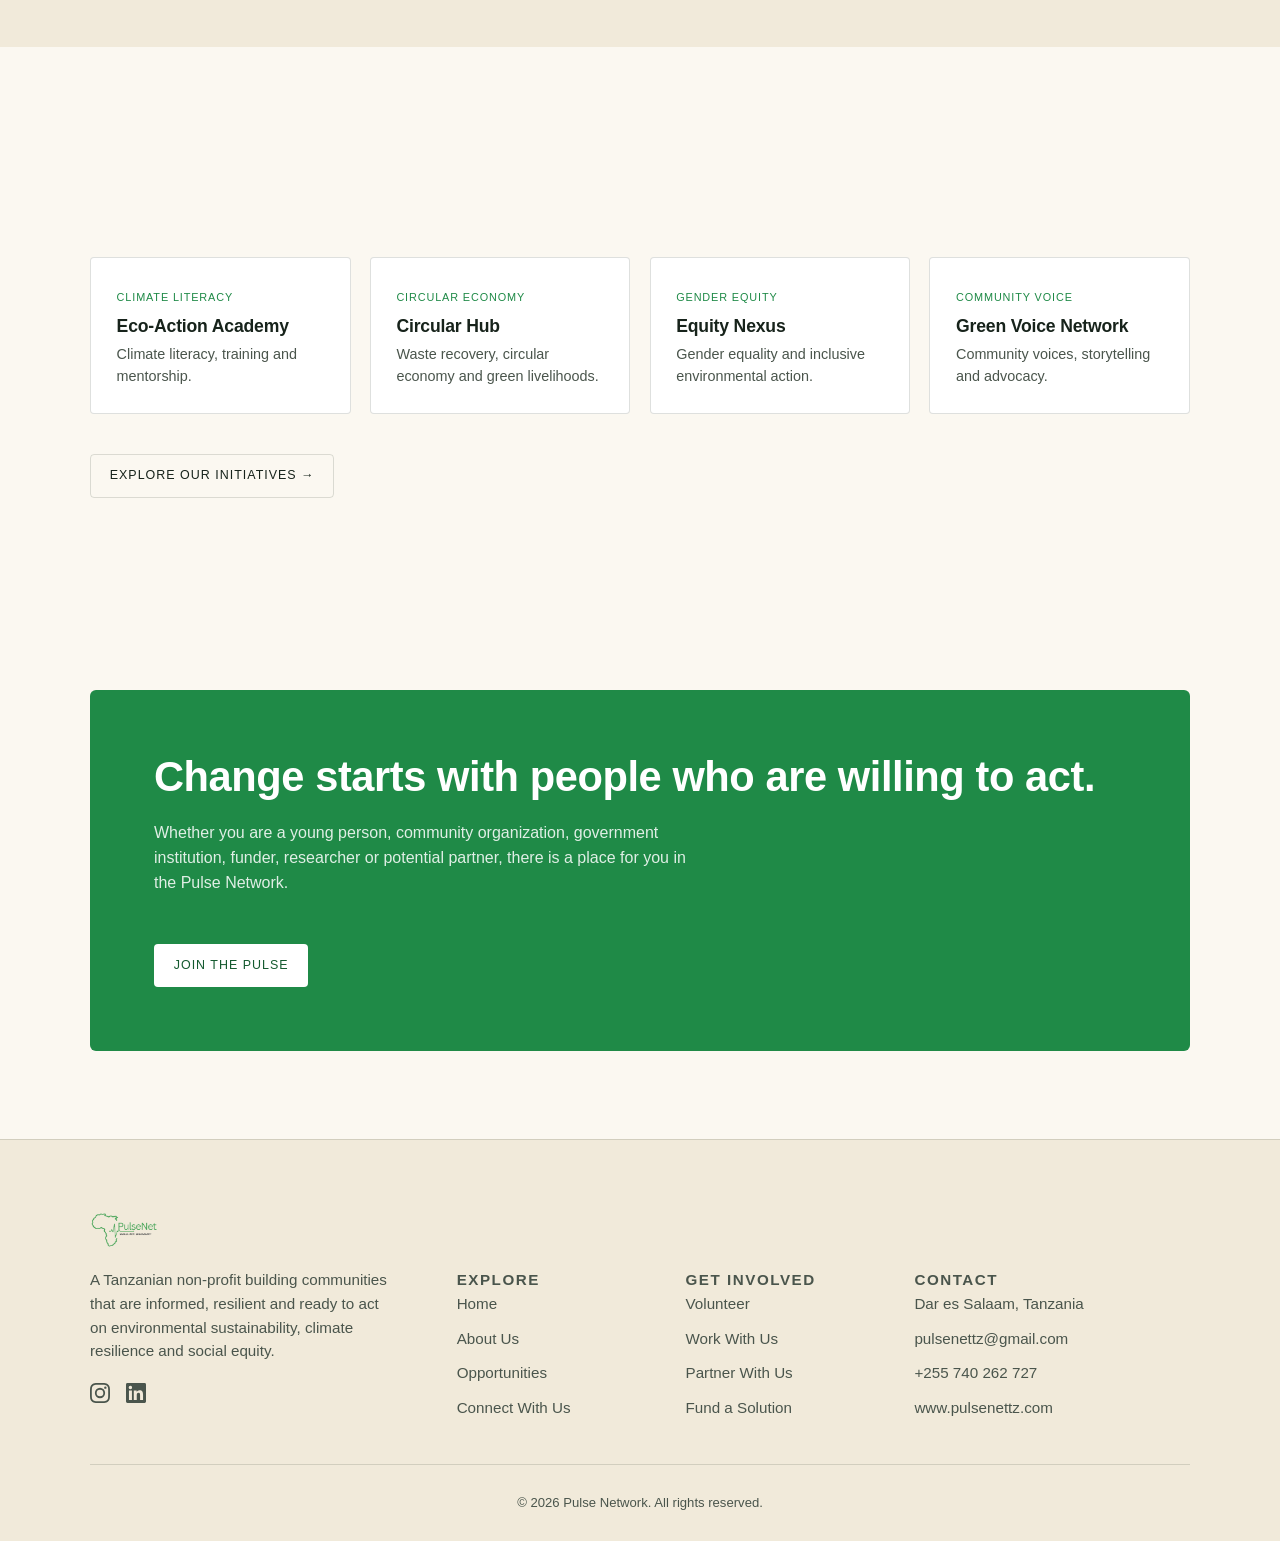
==== commit 0b10e159: "Change in hero section" ====
--- a/index.html
+++ b/index.html
@@ -47,7 +47,6 @@
       <div class="hero-col hero-col--right">
         <p class="hero-body">Pulse Network is a Tanzanian non-profit advancing environmental sustainability, climate action and social equity through community knowledge, practical solutions and meaningful participation.</p>
         <form class="hero-subscribe" action="connect.html" method="get">
-          <input type="email" name="email" class="hero-subscribe__input" placeholder="Enter your email" aria-label="Enter your email" required>
           <button type="submit" class="hero-subscribe__btn">Get Involved</button>
         </form>
       </div>
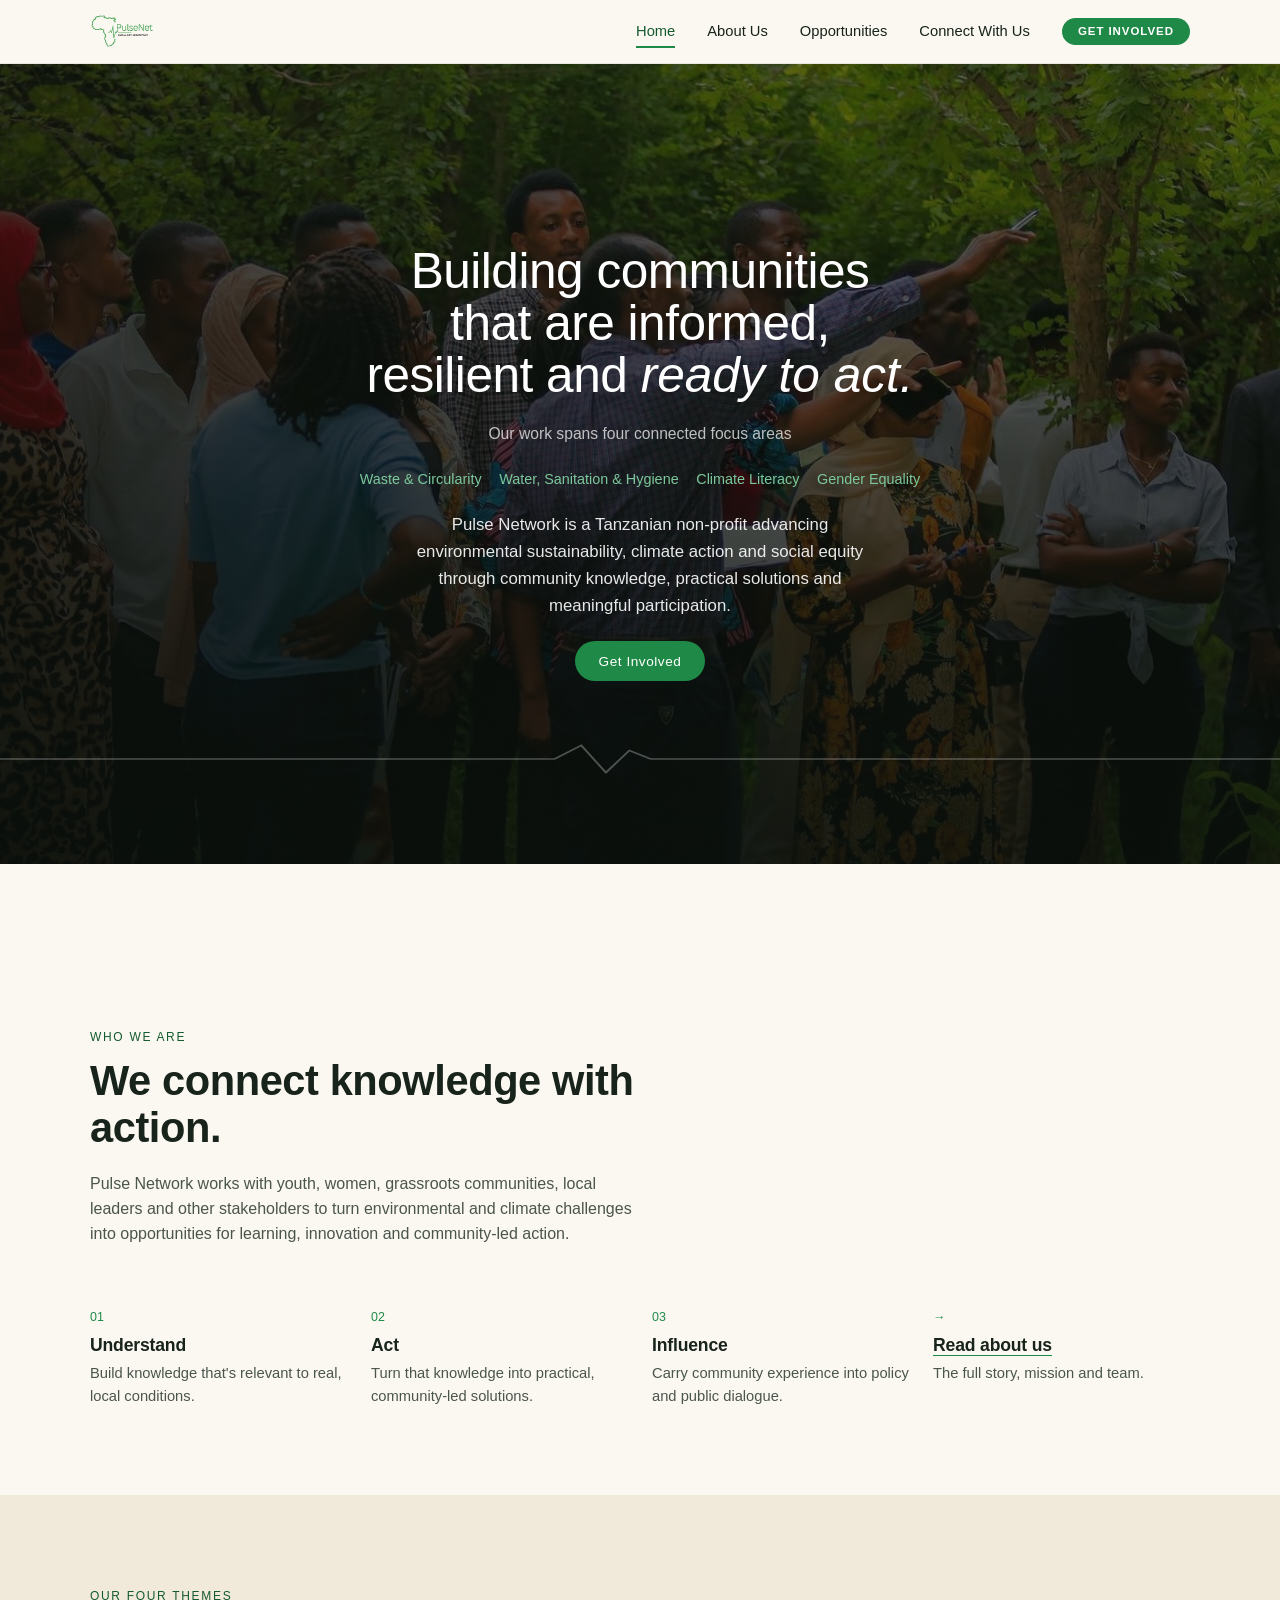
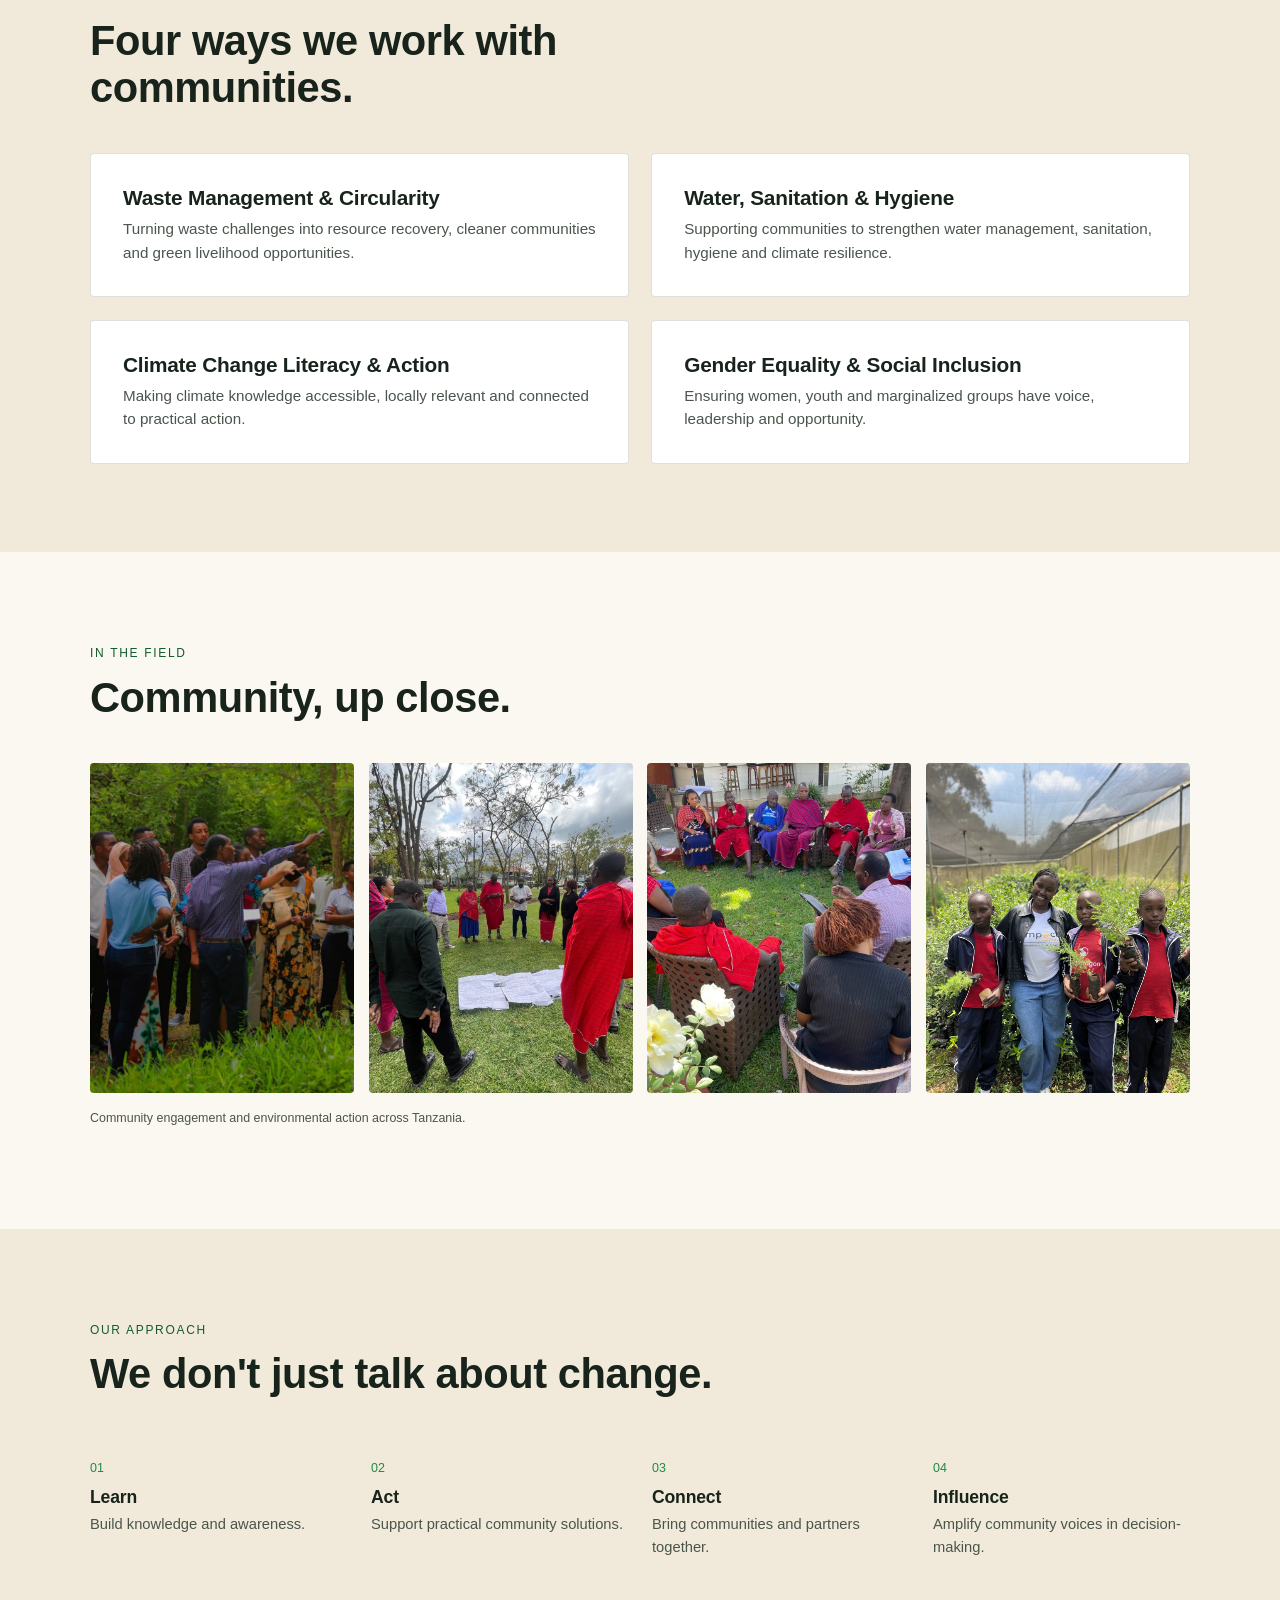
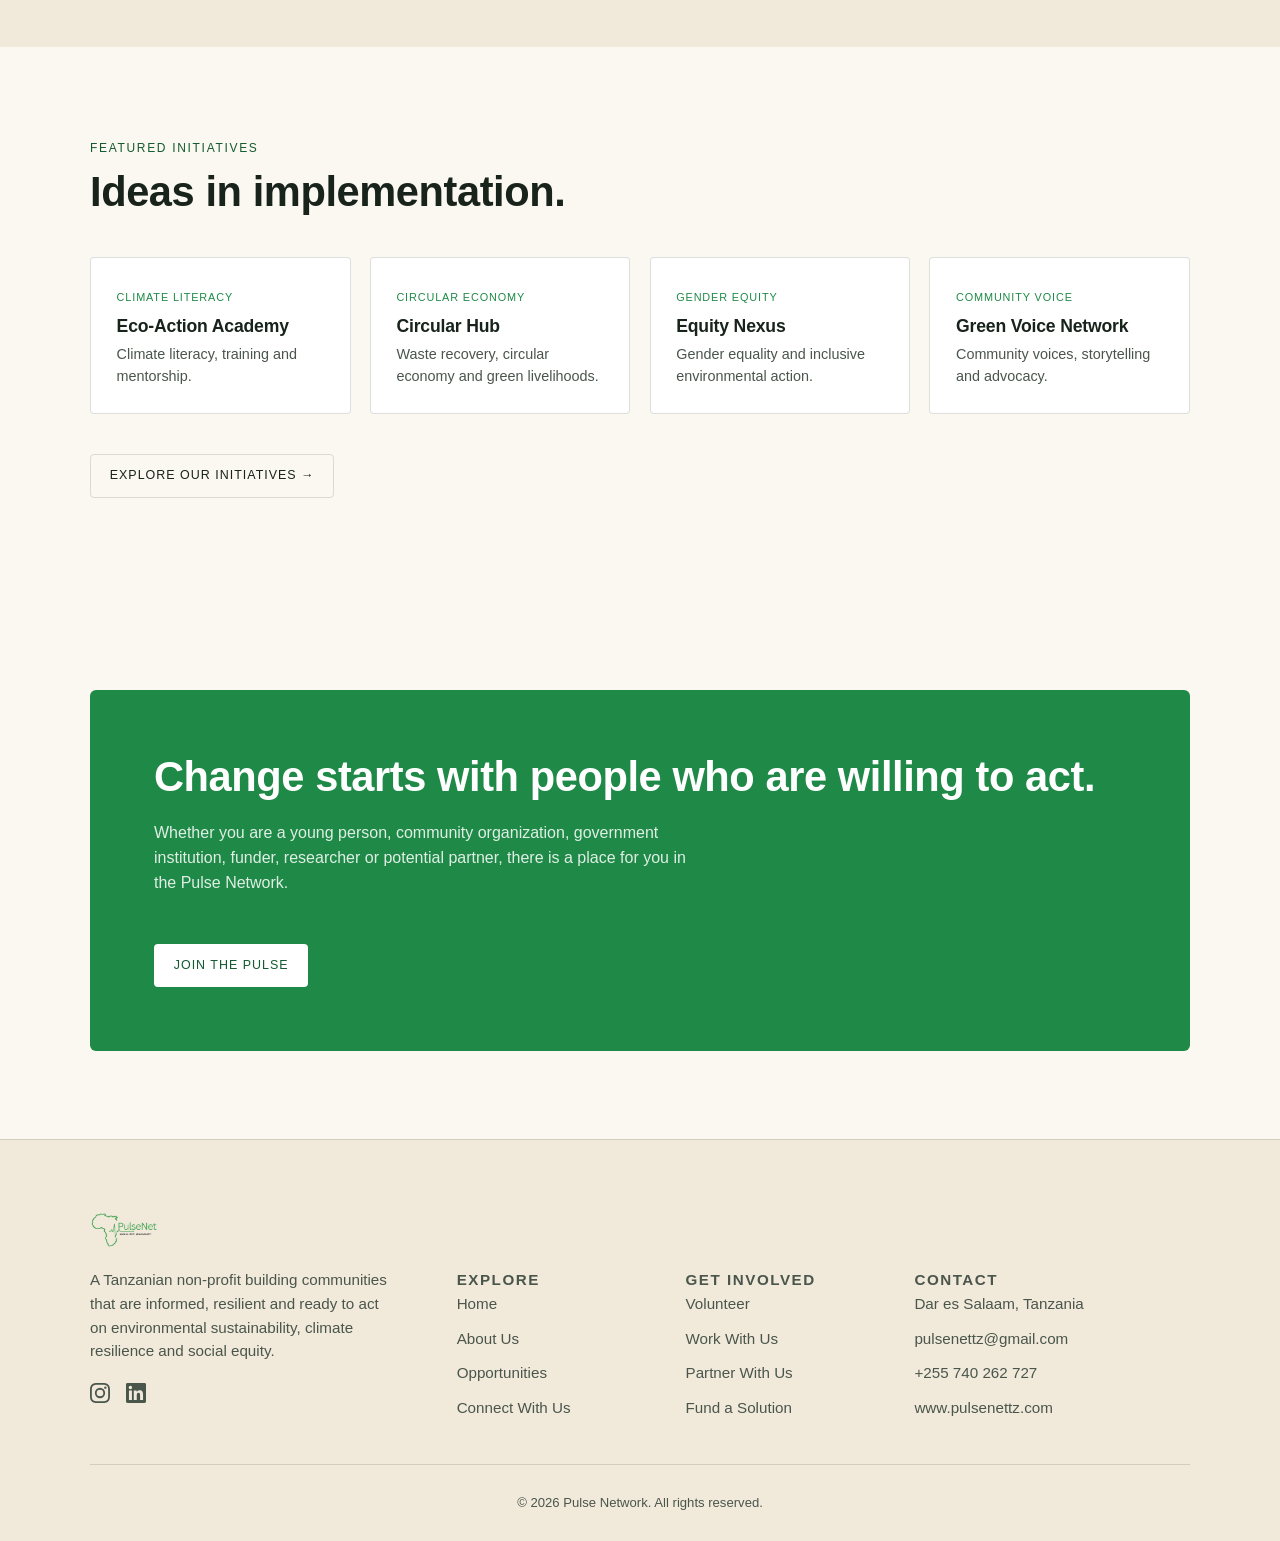
==== commit 36a82545: "hero section button" ====
--- a/index.html
+++ b/index.html
@@ -46,9 +46,7 @@
       </div>
       <div class="hero-col hero-col--right">
         <p class="hero-body">Pulse Network is a Tanzanian non-profit advancing environmental sustainability, climate action and social equity through community knowledge, practical solutions and meaningful participation.</p>
-        <form class="hero-subscribe" action="connect.html" method="get">
-          <button type="submit" class="hero-subscribe__btn">Get Involved</button>
-        </form>
+        <button type="submit" class="hero-subscribe__btn">Get Involved</button>
       </div>
     </div>
     <svg class="pulse-divider accent" viewBox="0 0 1200 40" preserveAspectRatio="none" aria-hidden="true">
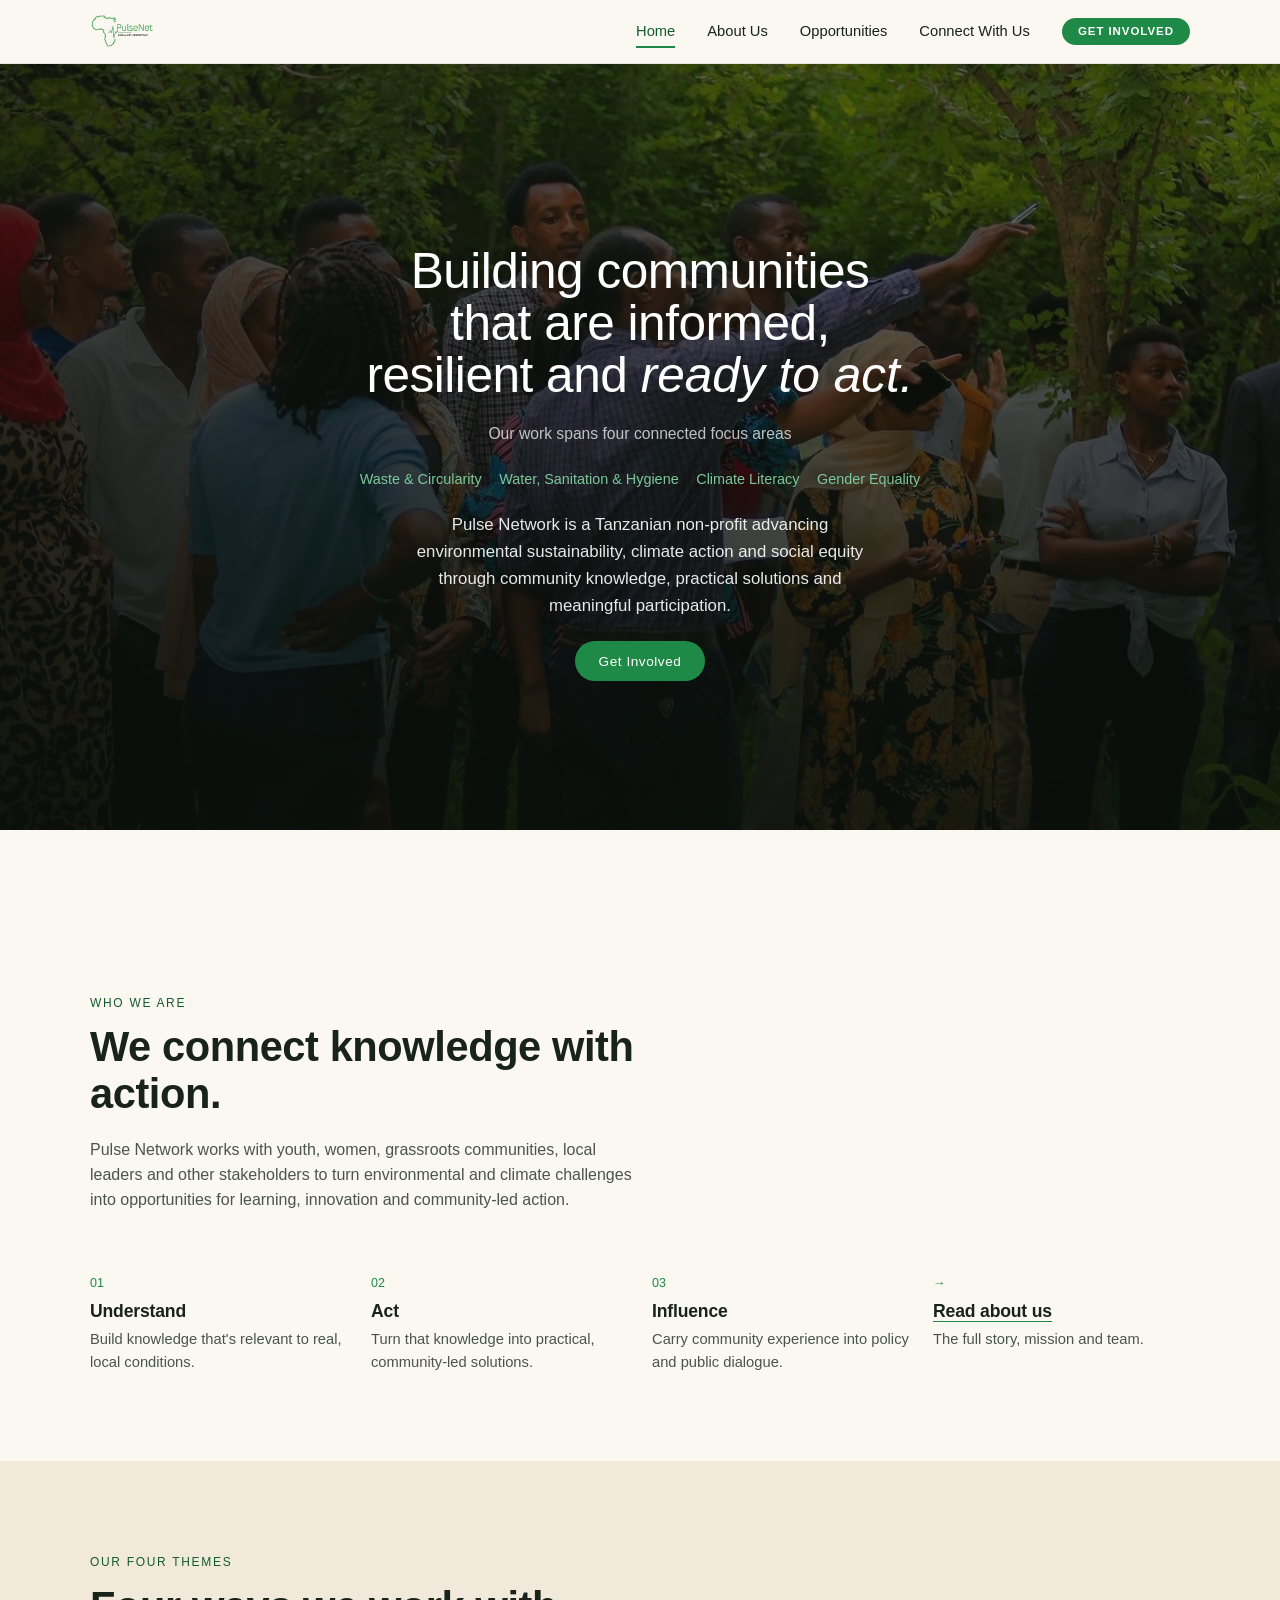
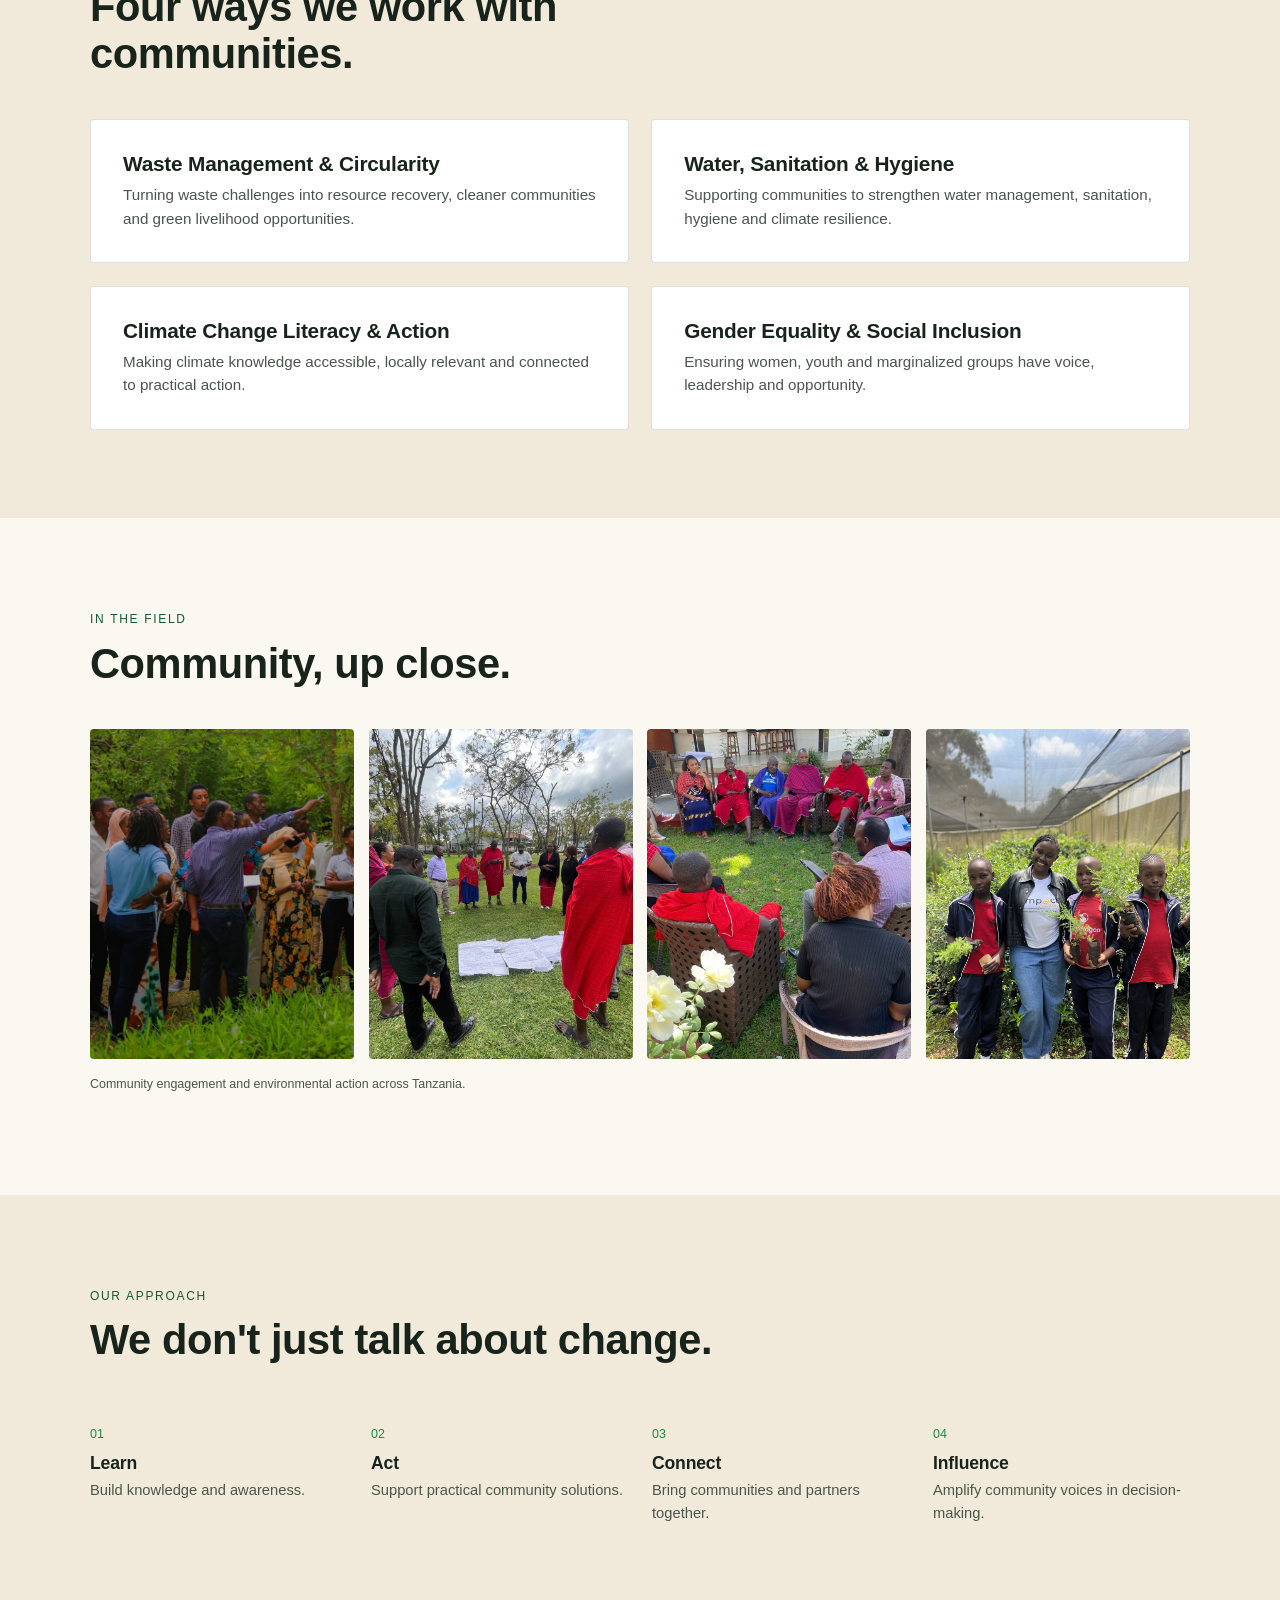
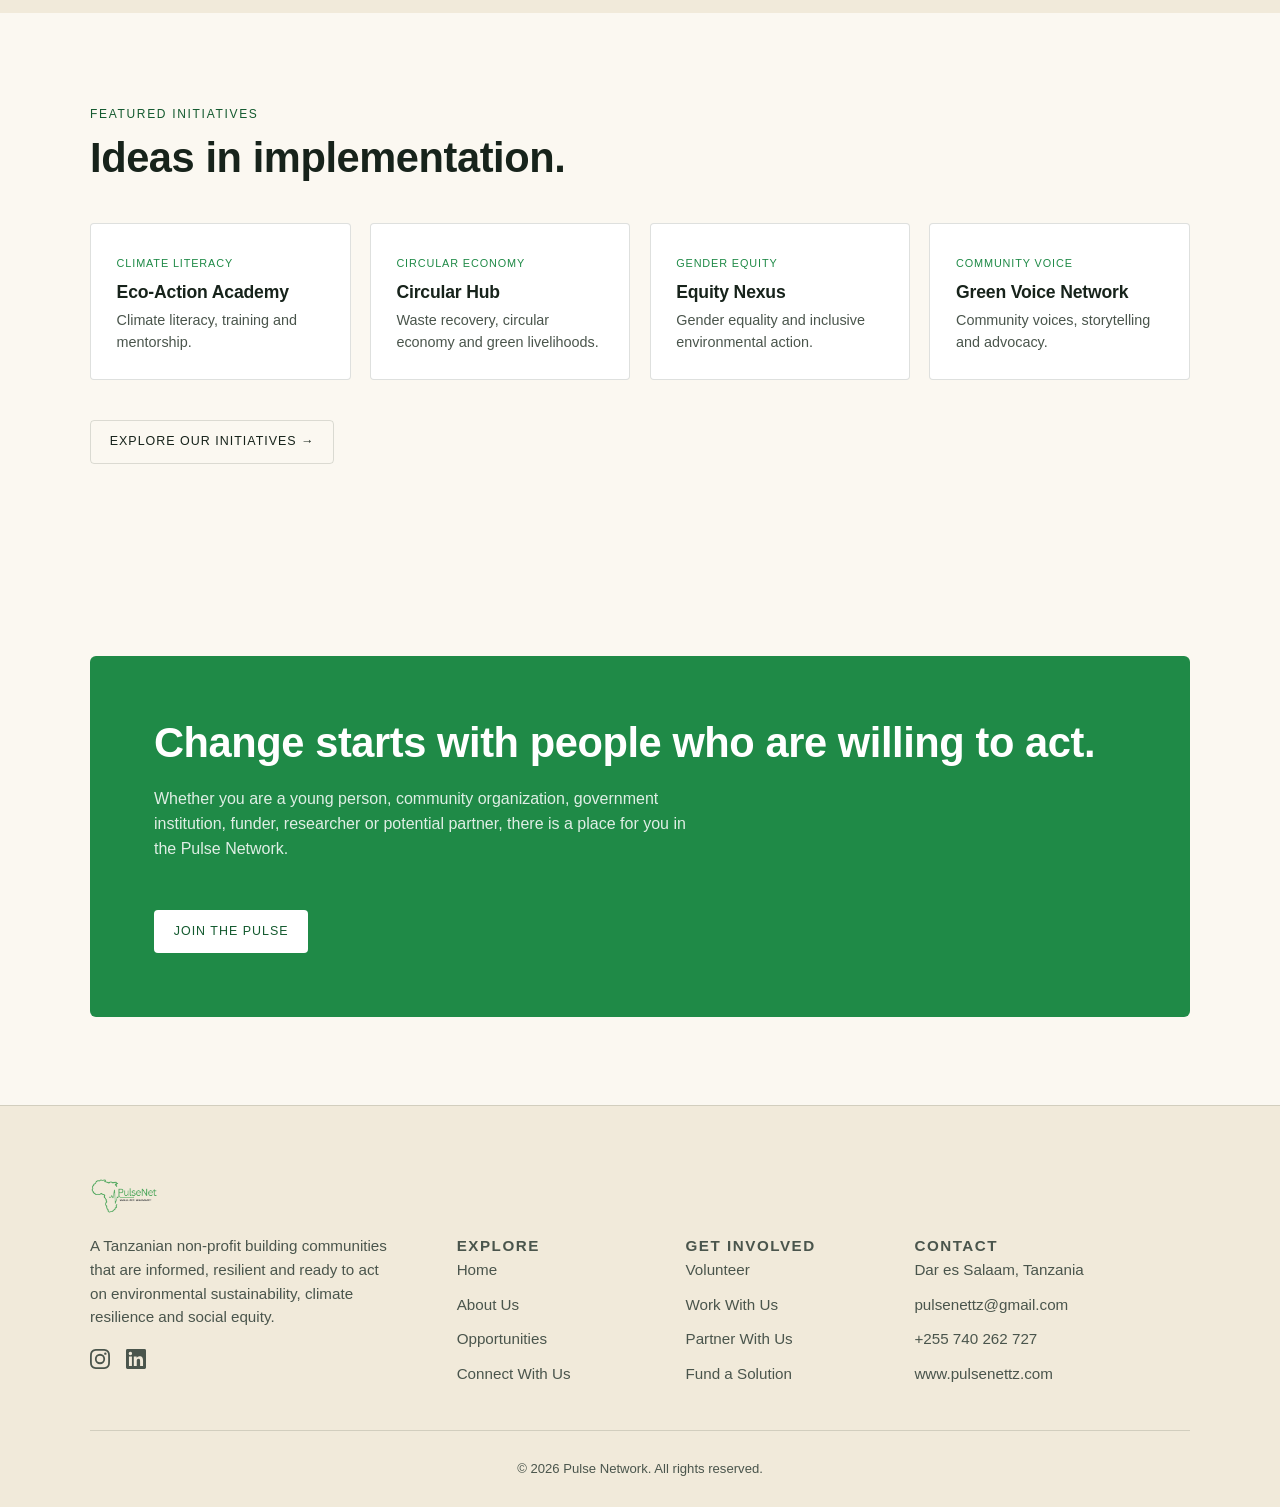
==== commit 9986f513: "Changes in hero section" ====
--- a/index.html
+++ b/index.html
@@ -49,9 +49,6 @@
         <button type="submit" class="hero-subscribe__btn">Get Involved</button>
       </div>
     </div>
-    <svg class="pulse-divider accent" viewBox="0 0 1200 40" preserveAspectRatio="none" aria-hidden="true">
-      <path d="M0,20 L520,20 L545,4 L568,36 L590,10 L610,20 L1200,20" fill="none" stroke-width="2"/>
-    </svg>
   </section>
 
   <!-- WHO WE ARE -->
--- a/assets/styles.css
+++ b/assets/styles.css
@@ -243,16 +243,6 @@
   .nav-toggle { display: block; }
 }
 
-/* ---- Pulse line motif ---- */
-.pulse-divider {
-  width: 100%;
-  height: 34px;
-  display: block;
-  color: var(--line);
-}
-.pulse-divider path { stroke: currentColor; }
-.pulse-divider.accent { color: var(--green); opacity: 0.55; }
-
 /* ---- Hero ---- */
 .hero {
   padding: clamp(4rem, 10vw, 7.5rem) 0 clamp(3.5rem, 8vw, 5.5rem);
@@ -336,18 +326,7 @@
   border-radius: 999px;
   box-shadow: 0 10px 30px rgba(10,16,12,0.28);
 }
-.hero-subscribe__input {
-  flex: 1 1 auto;
-  min-width: 0;
-  border: 0;
-  background: transparent;
-  font-family: var(--font-body);
-  font-size: 1rem;
-  color: var(--ink);
-  padding: 0.7rem 0;
-}
-.hero-subscribe__input::placeholder { color: var(--ink-soft); }
-.hero-subscribe__input:focus { outline: none; }
+
 .hero-subscribe__btn {
   flex: 0 0 auto;
   border: 0;
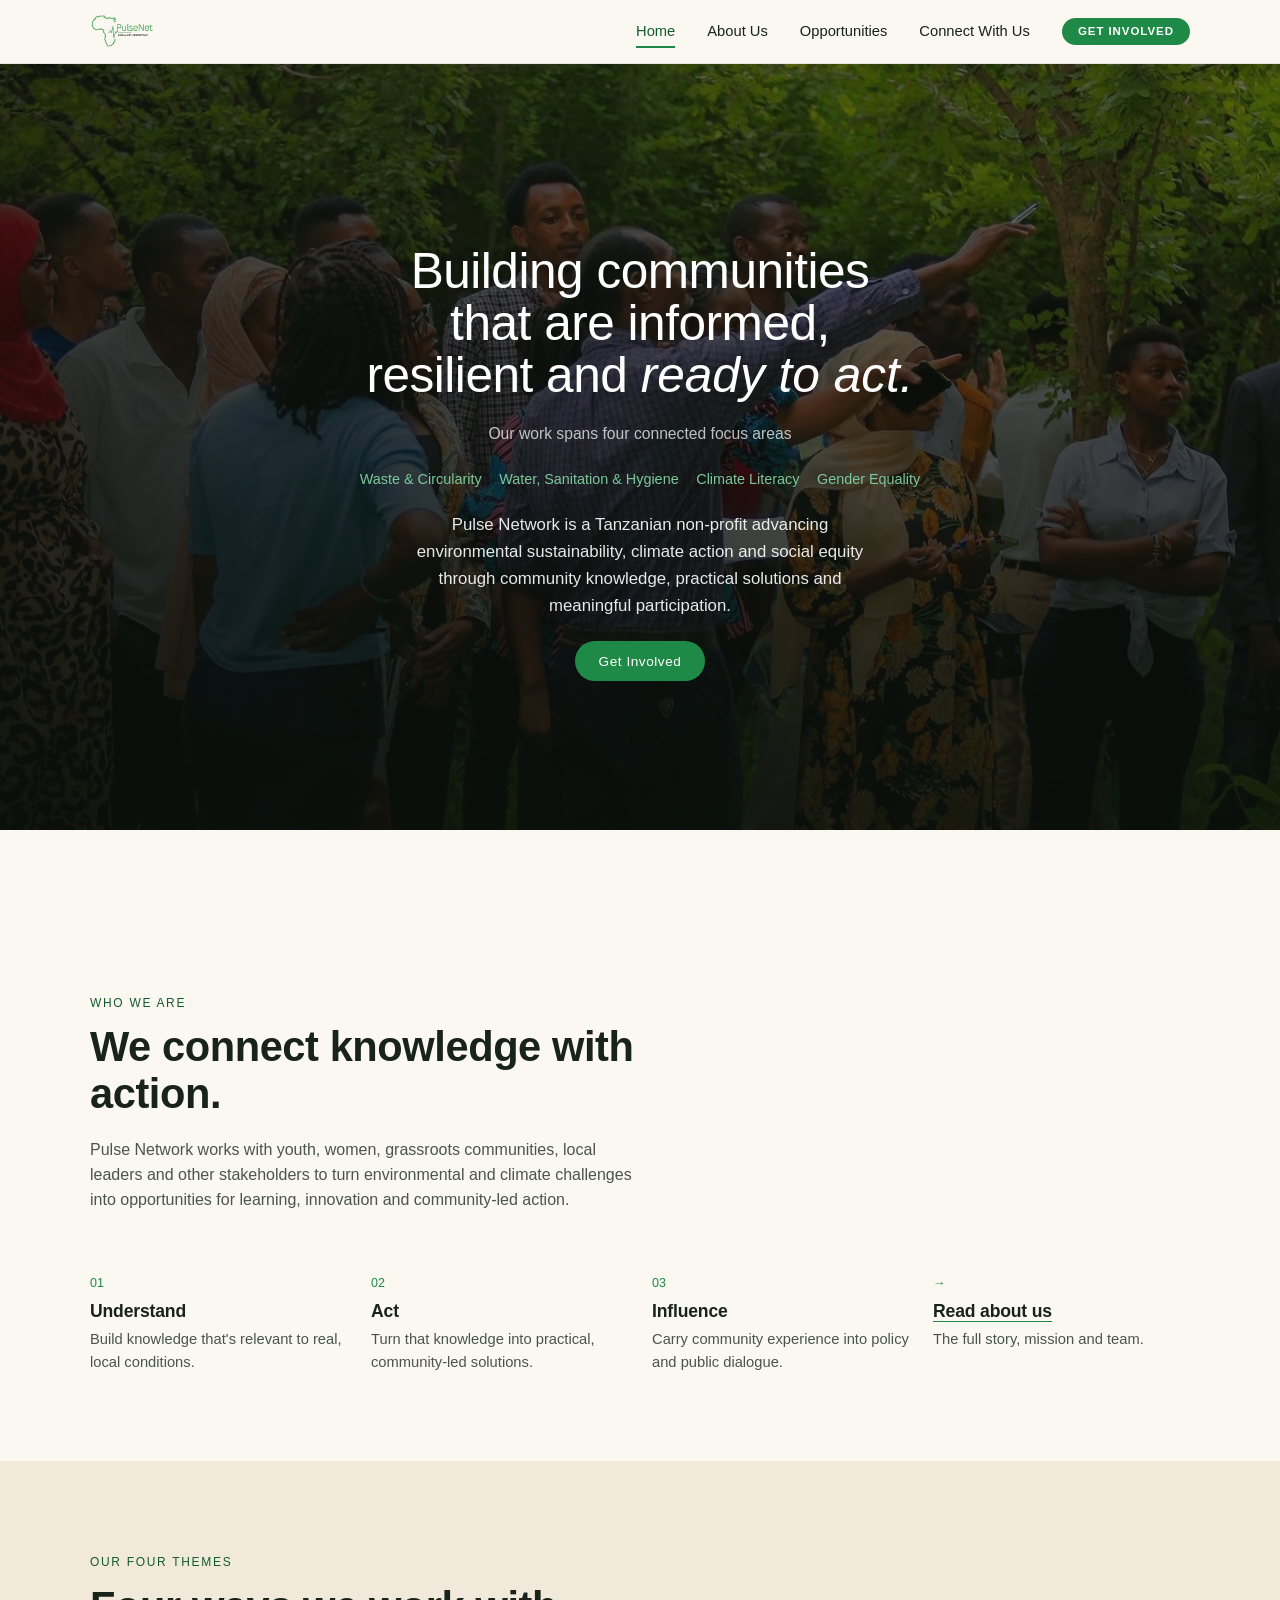
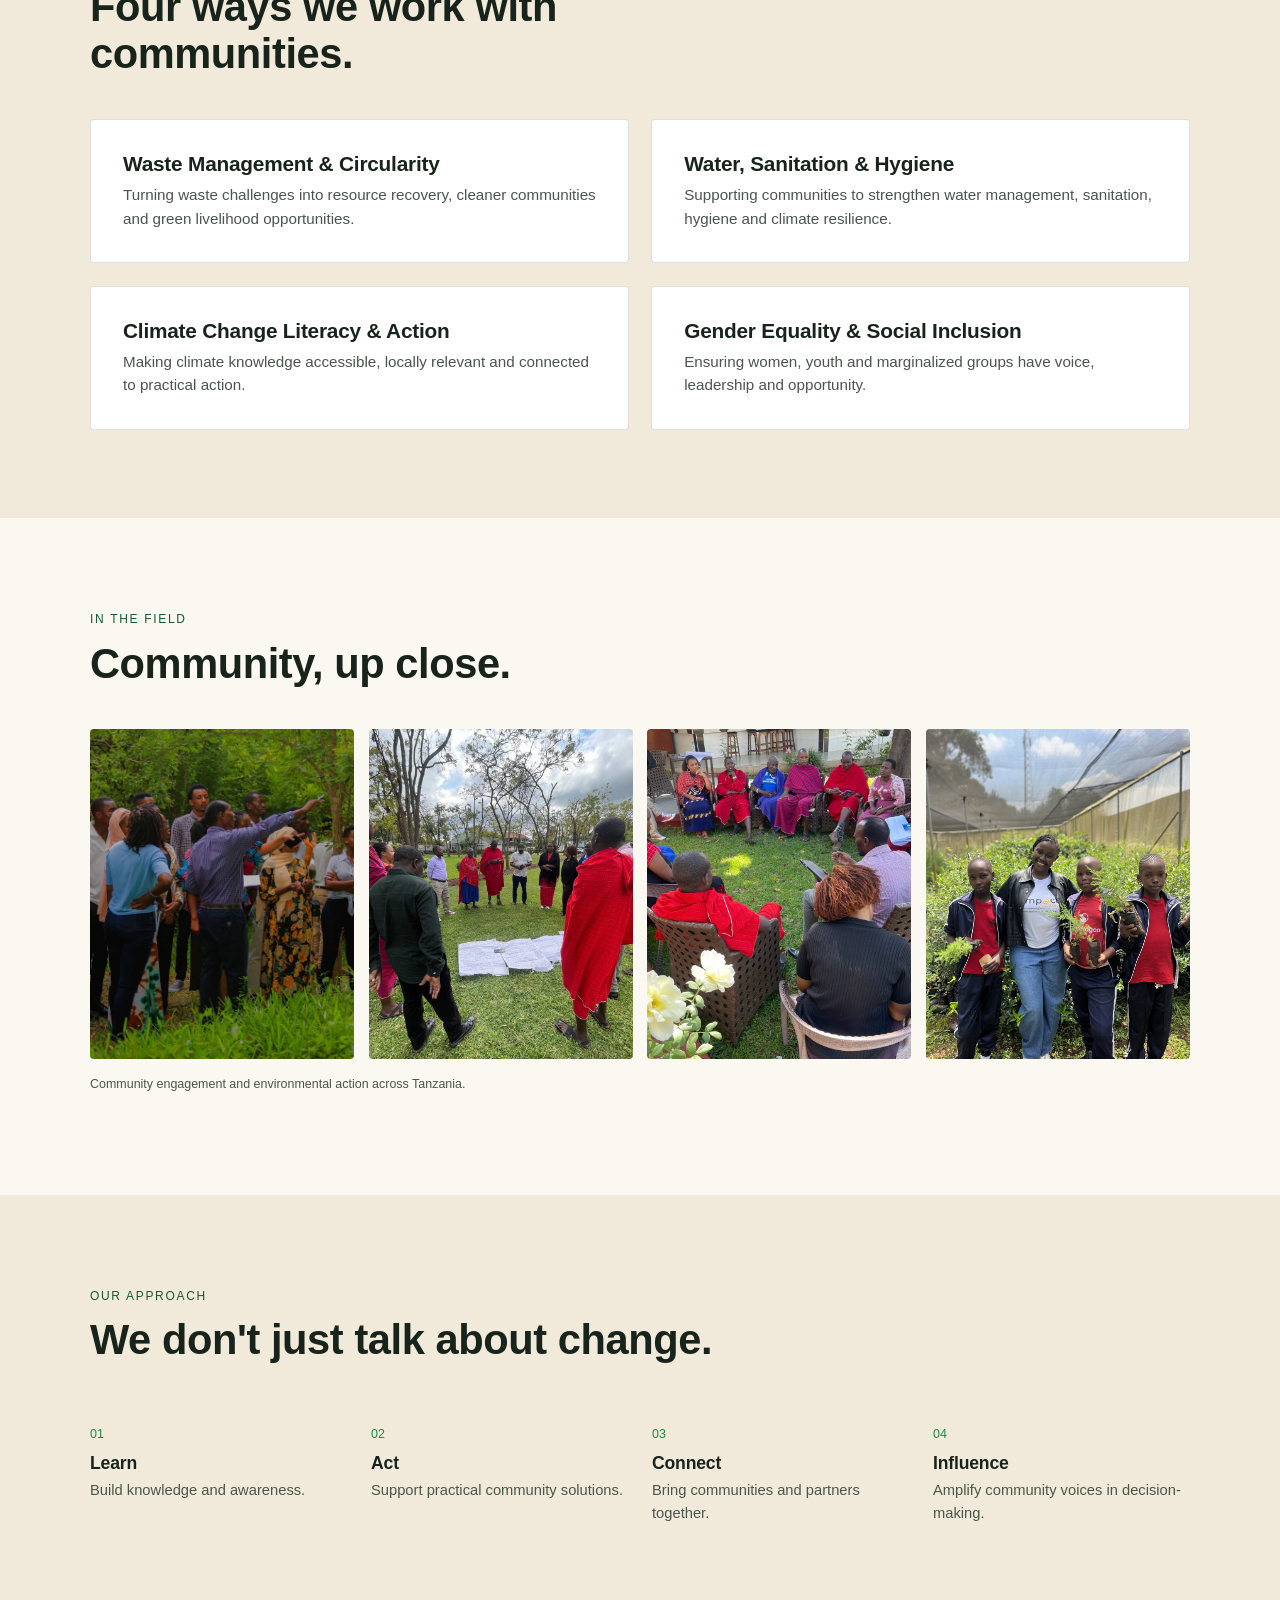
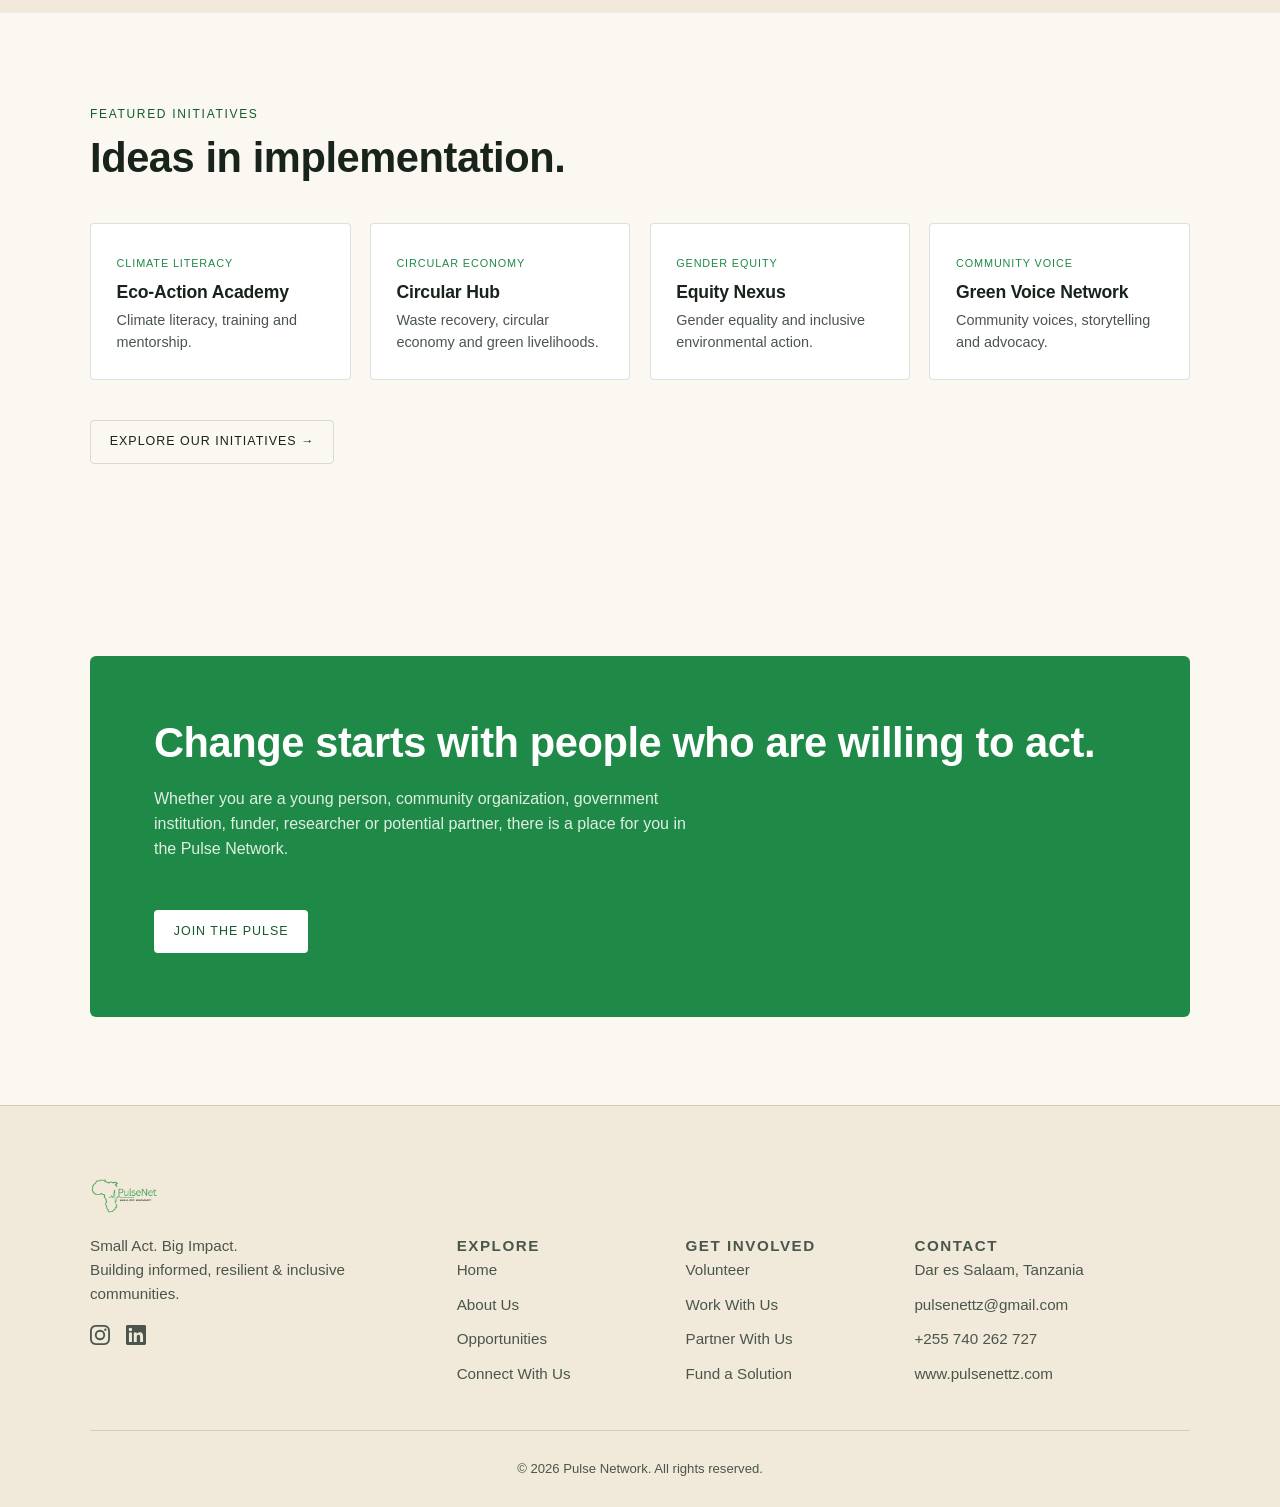
==== commit 847af847: "Footer" ====
--- a/index.html
+++ b/index.html
@@ -186,7 +186,7 @@
         <a href="index.html" aria-label="Pulse Network home">
           <img src="assets/pulsenet_logo.png" alt="Pulse Network">
         </a>
-        <p class="footer-blurb">A Tanzanian non-profit building communities that are informed, resilient and ready to act on environmental sustainability, climate resilience and social equity.</p>
+        <p class="footer-blurb">Small Act. Big Impact.<br>Building informed, resilient & inclusive communities.</p>
         <div class="footer-social">
           <a href="https://www.instagram.com/pulsenet_tz/" aria-label="Instagram">
             <svg viewBox="0 0 24 24" fill="currentColor" xmlns="http://www.w3.org/2000/svg" aria-hidden="true"><path d="M12 2.162c3.204 0 3.584.012 4.849.07 1.17.054 1.805.249 2.228.413.56.218.96.478 1.38.898s.68.82.898 1.38c.164.423.36 1.058.413 2.228.058 1.265.07 1.645.07 4.849s-.012 3.584-.07 4.849c-.053 1.17-.249 1.805-.413 2.228a3.7 3.7 0 0 1-.898 1.38c-.42.42-.82.68-1.38.898-.423.164-1.058.36-2.228.413-1.265.058-1.645.07-4.849.07s-3.584-.012-4.849-.07c-1.17-.053-1.805-.249-2.228-.413a3.7 3.7 0 0 1-1.38-.898c-.42-.42-.68-.82-.898-1.38-.164-.423-.36-1.058-.413-2.228-.058-1.265-.07-1.645-.07-4.849s.012-3.584.07-4.849c.054-1.17.249-1.805.413-2.228.218-.56.478-.96.898-1.38s.82-.68 1.38-.898c.423-.164 1.058-.36 2.228-.413 1.265-.058 1.645-.07 4.849-.07M12 0C8.741 0 8.332.014 7.052.072 5.775.131 4.902.333 4.14.63a5.9 5.9 0 0 0-2.126 1.384A5.9 5.9 0 0 0 .63 4.14c-.297.763-.5 1.635-.558 2.912C.014 8.332 0 8.741 0 12s.014 3.668.072 4.948c.059 1.277.261 2.15.558 2.912.307.79.717 1.459 1.384 2.126A5.9 5.9 0 0 0 4.14 23.37c.763.297 1.635.5 2.912.558C8.332 23.986 8.741 24 12 24s3.668-.014 4.948-.072c1.277-.059 2.15-.261 2.912-.558a5.9 5.9 0 0 0 2.126-1.384 5.9 5.9 0 0 0 1.384-2.126c.297-.763.5-1.635.558-2.912.058-1.28.072-1.689.072-4.948s-.014-3.668-.072-4.948c-.059-1.277-.261-2.15-.558-2.912a5.9 5.9 0 0 0-1.384-2.126A5.9 5.9 0 0 0 19.86.63c-.763-.297-1.635-.5-2.912-.558C15.668.014 15.259 0 12 0m0 5.838a6.162 6.162 0 1 0 0 12.324 6.162 6.162 0 0 0 0-12.324M12 16a4 4 0 1 1 0-8 4 4 0 0 1 0 8m7.846-10.406a1.44 1.44 0 1 1-2.88 0 1.44 1.44 0 0 1 2.88 0"/></svg>
--- a/assets/styles.css
+++ b/assets/styles.css
@@ -1,37 +1,27 @@
-/* ==========================================================================
-   Pulse Network — Design System
-   Signature motif: the heartbeat/pulse line from the wordmark, used as a
-   recurring structural device (dividers, hover states, the process trail).
-   ========================================================================== */
-
-/* Halenoir — the single typeface for the whole site (display, body and labels).
-   Not a Google font: drop the licensed webfont files into assets/fonts/
-   (see assets/fonts/README.md). Until they're present, the fallback stack
-   below is used. */
 @font-face {
   font-family: 'Halenoir';
-  src: url('fonts/Halenoir-Regular.woff2') format('woff2');
+  src: url('fonts/Halenoir-Regular.otf') format('otf');
   font-weight: 400;
   font-style: normal;
   font-display: swap;
 }
 @font-face {
   font-family: 'Halenoir';
-  src: url('fonts/Halenoir-Medium.woff2') format('woff2');
+  src: url('fonts/Halenoir-Medium.otf') format('otf');
   font-weight: 500;
   font-style: normal;
   font-display: swap;
 }
 @font-face {
   font-family: 'Halenoir';
-  src: url('fonts/Halenoir-SemiBold.woff2') format('woff2');
+  src: url('fonts/Halenoir-SemiBold.otf') format('otf');
   font-weight: 600;
   font-style: normal;
   font-display: swap;
 }
 @font-face {
   font-family: 'Halenoir';
-  src: url('fonts/Halenoir-Bold.woff2') format('woff2');
+  src: url('fonts/Halenoir-Bold.otf') format('otf');
   font-weight: 700;
   font-style: normal;
   font-display: swap;
@@ -467,15 +457,13 @@
 @media (max-width: 720px) { .team-grid { grid-template-columns: repeat(2, 1fr); } }
 .team-card .avatar { width: 100%; aspect-ratio: 1; border-radius: var(--radius); background: var(--green-pale); display: flex; align-items: center; justify-content: center; font-family: var(--font-display); font-size: 2rem; color: var(--green-deep); margin-bottom: 0.9rem; }
 /* Cut-out portrait on the site green (image has a transparent background) */
-.team-card .avatar--photo { background: var(--green); padding: 0; overflow: hidden; }
+.team-card .avatar--photo { background: var(--green); padding: 0; overflow: hidden; filter: grayscale(100%);}
+.team-card .avatar--photo:hover { background: var(--green); padding: 0; overflow: hidden; filter: grayscale(0%);}
 .team-card .avatar--photo img { width: 100%; height: 100%; object-fit: cover; object-position: top center; }
 .team-card h3 { font-size: 1rem; margin-bottom: 0.15rem; }
 .team-card .role { font-family: var(--font-mono); font-size: 0.72rem; text-transform: uppercase; letter-spacing: 0.06em; color: var(--ink-soft); }
 
-/* ---- Partners strip ---- */
-/* ---- Partners marquee: continuous infinite auto-scroll, pauses on hover/focus.
-   Track holds two identical sets of cards; each card carries a right margin so
-   one set is exactly half the track width and translateX(-50%) loops seamlessly. */
+/* ---- Partner marquee ---- */
 .partner-marquee {
   overflow: hidden;
   padding: 0.75rem 0;
@@ -484,8 +472,10 @@
 }
 .partner-track {
   display: flex;
+  flex-wrap: nowrap;
+  align-items: center;
   width: max-content;
-  animation: partner-scroll 32s linear infinite;
+  animation: partner-scroll 55s linear infinite;
   will-change: transform;
 }
 .partner-marquee:hover .partner-track,
@@ -493,33 +483,60 @@
 
 .partner-card {
   flex: 0 0 auto;
-  width: clamp(122px, 22vw, 176px);
-  aspect-ratio: 1 / 1;
-  margin-right: clamp(0.6rem, 2vw, 1rem);
+  width: auto;
+  height: clamp(58px, 9vw, 80px);
+  aspect-ratio: auto;
+  padding: 0 clamp(1rem, 2.5vw, 1.6rem);
+  margin-right: clamp(0.5rem, 1.6vw, 0.9rem);
   display: flex;
   align-items: center;
   justify-content: center;
-  text-align: center;
-  padding: 1rem;
-  background: var(--white);
-  border: 1px solid var(--line);
-  border-radius: var(--radius);
-  font-family: var(--font-mono);
-  font-size: 0.8rem;
-  letter-spacing: 0.03em;
-  line-height: 1.35;
-  color: var(--ink-soft);
+}
+.partner-card img {
+  height: 100%;
+  width: auto;
+  max-width: clamp(110px, 20vw, 170px);
+  object-fit: contain;
+  padding: 0.6rem 0;
 }
 
 @keyframes partner-scroll {
   from { transform: translateX(0); }
   to   { transform: translateX(-50%); }
 }
-
 @media (prefers-reduced-motion: reduce) {
-  .partner-marquee { overflow-x: auto; -webkit-overflow-scrolling: touch; }
+  .partner-marquee { overflow-x: auto; }
   .partner-track { animation: none; }
 }
+
+/* ---- Partners strip ---- */
+/* ---- Partners marquee: continuous infinite auto-scroll, pauses on hover/focus.
+   Track holds two identical sets of cards; each card carries a right margin so
+   one set is exactly half the track width and translateX(-50%) loops seamlessly. */
+.partner-card {
+  flex: 0 0 auto;
+  height: clamp(60px, 9vw, 84px);
+  padding: 0 clamp(1rem, 2.5vw, 1.6rem);
+  margin-right: clamp(0.5rem, 1.6vw, 0.9rem);
+  display: flex;
+  align-items: center;
+  justify-content: center;
+}
+
+/* Logos: normalise by height so wide wordmarks and square marks read as
+   the same optical weight. object-fit needs both dimensions set. */
+.partner-card img {
+  height: 100%;
+  width: auto;
+  max-width: clamp(110px, 20vw, 168px);
+  object-fit: contain;
+  padding: 0.7rem 0;
+}
+
+/* Mute at rest so 11 sets of brand colours don't fight each other.
+   Delete both rules if you want them full colour. */
+.partner-card img { filter: grayscale(1); opacity: 0.7; transition: filter .25s ease, opacity .25s ease; }
+.partner-marquee:hover .partner-card img { filter: none; opacity: 1; }
 
 /* ---- Opportunity sections ---- */
 .opp-block { display: grid; grid-template-columns: 1fr 1.3fr; gap: 2.5rem; padding: 2.6rem 0; border-bottom: 1px solid var(--line); align-items: start; }
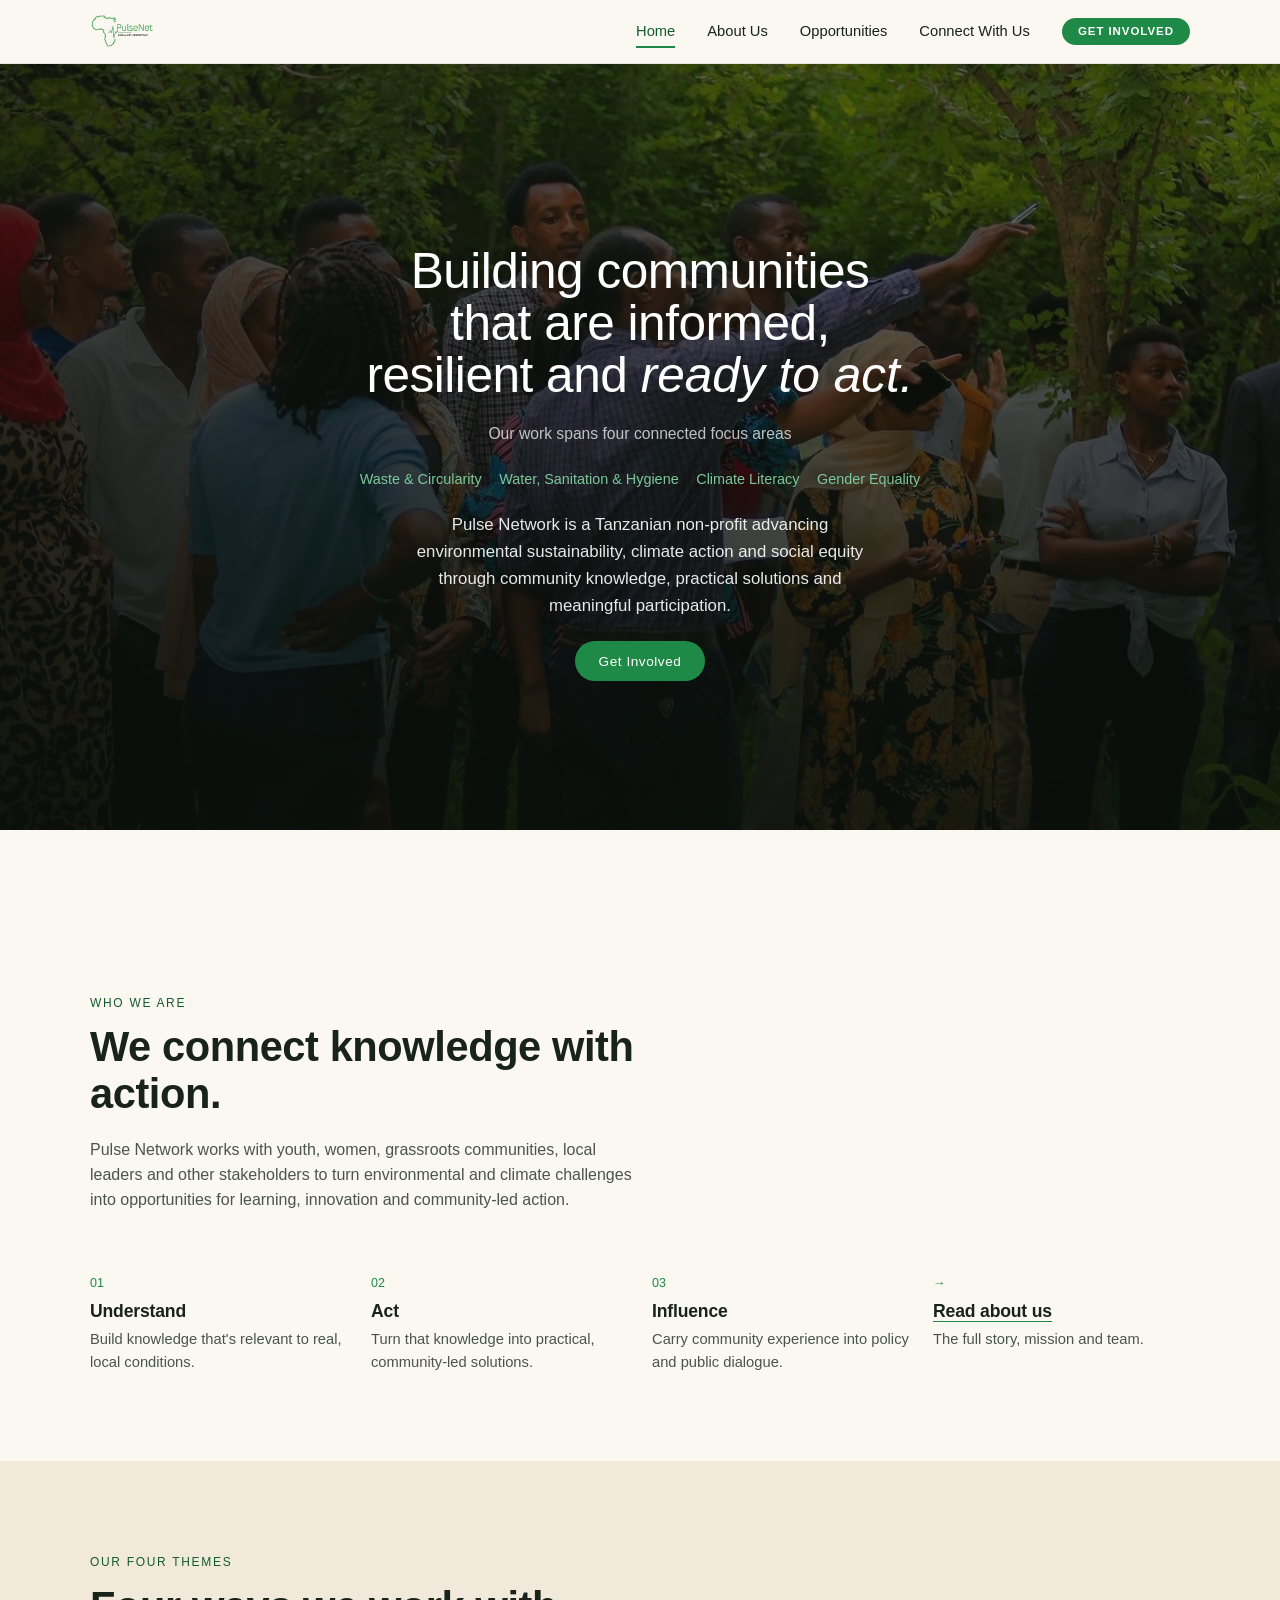
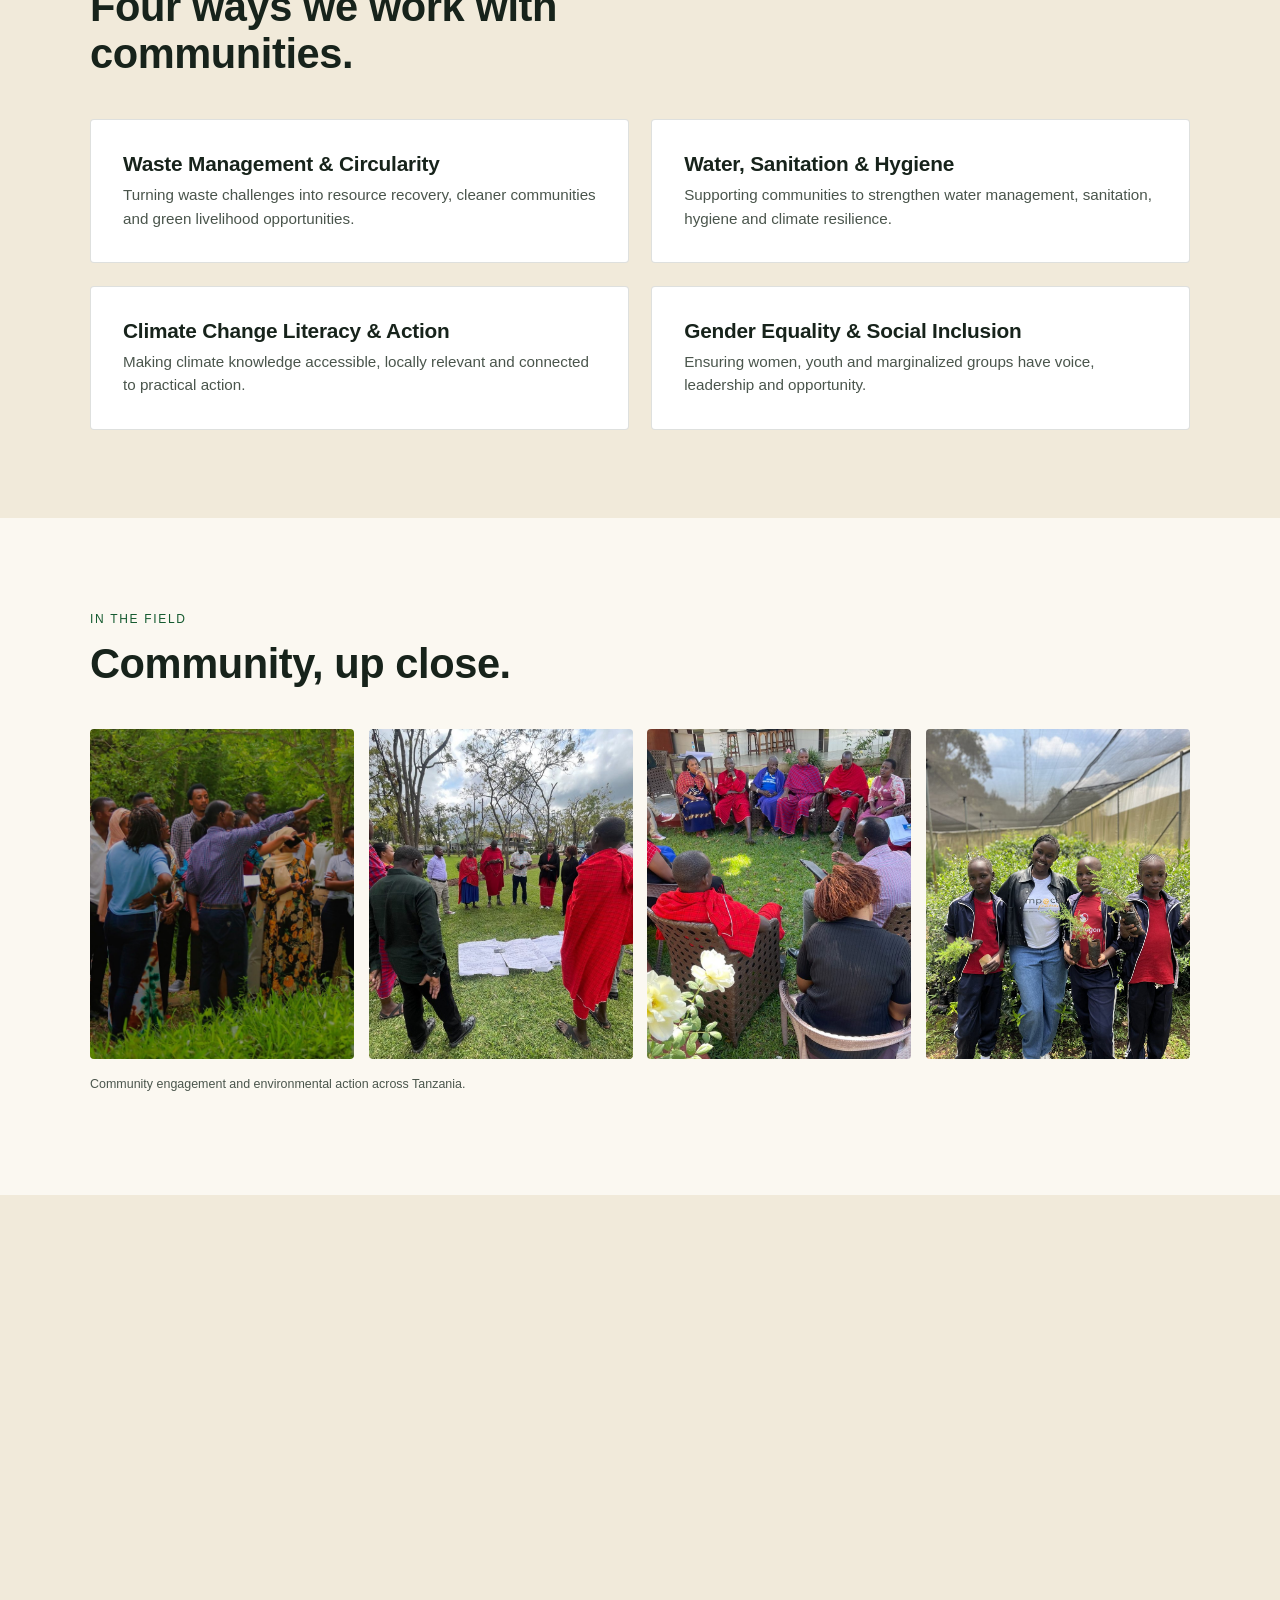
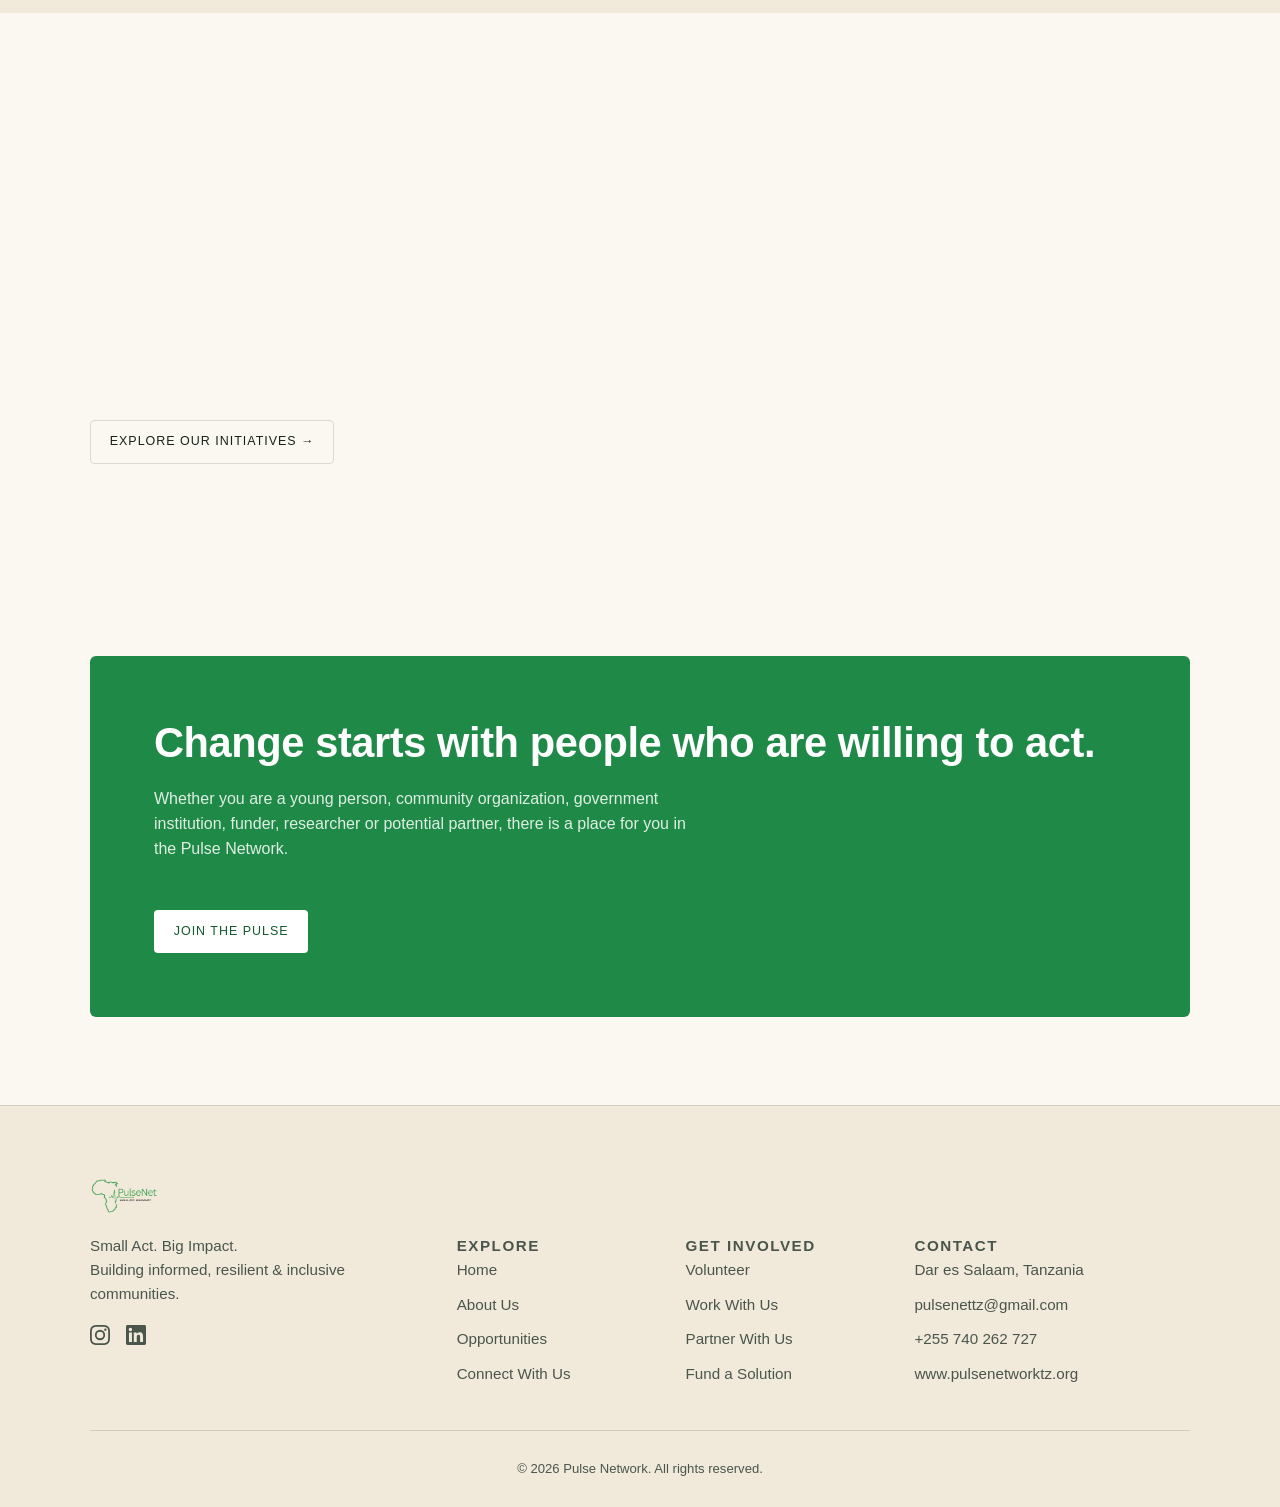
==== commit d2cdb3a1: "New changes" ====
--- a/index.html
+++ b/index.html
@@ -46,7 +46,7 @@
       </div>
       <div class="hero-col hero-col--right">
         <p class="hero-body">Pulse Network is a Tanzanian non-profit advancing environmental sustainability, climate action and social equity through community knowledge, practical solutions and meaningful participation.</p>
-        <button type="submit" class="hero-subscribe__btn">Get Involved</button>
+        <button type="submit" class="hero-subscribe__btn"><a href="connect.html">Get Involved</a></button>
       </div>
     </div>
   </section>
@@ -223,7 +223,7 @@
           <li><p>Dar es Salaam, Tanzania</p></li>
           <li><a href="mailto:pulsenettz@gmail.com">pulsenettz@gmail.com</a></li>
           <li><a href="tel:+255740262727">+255 740 262 727</a></li>
-          <li><a href="https://www.pulsenettz.com">www.pulsenettz.com</a></li>
+          <li><a href="https://www.pulsenettz.com">www.pulsenetworktz.org</a></li>
         </ul>
       </div>
     </div>
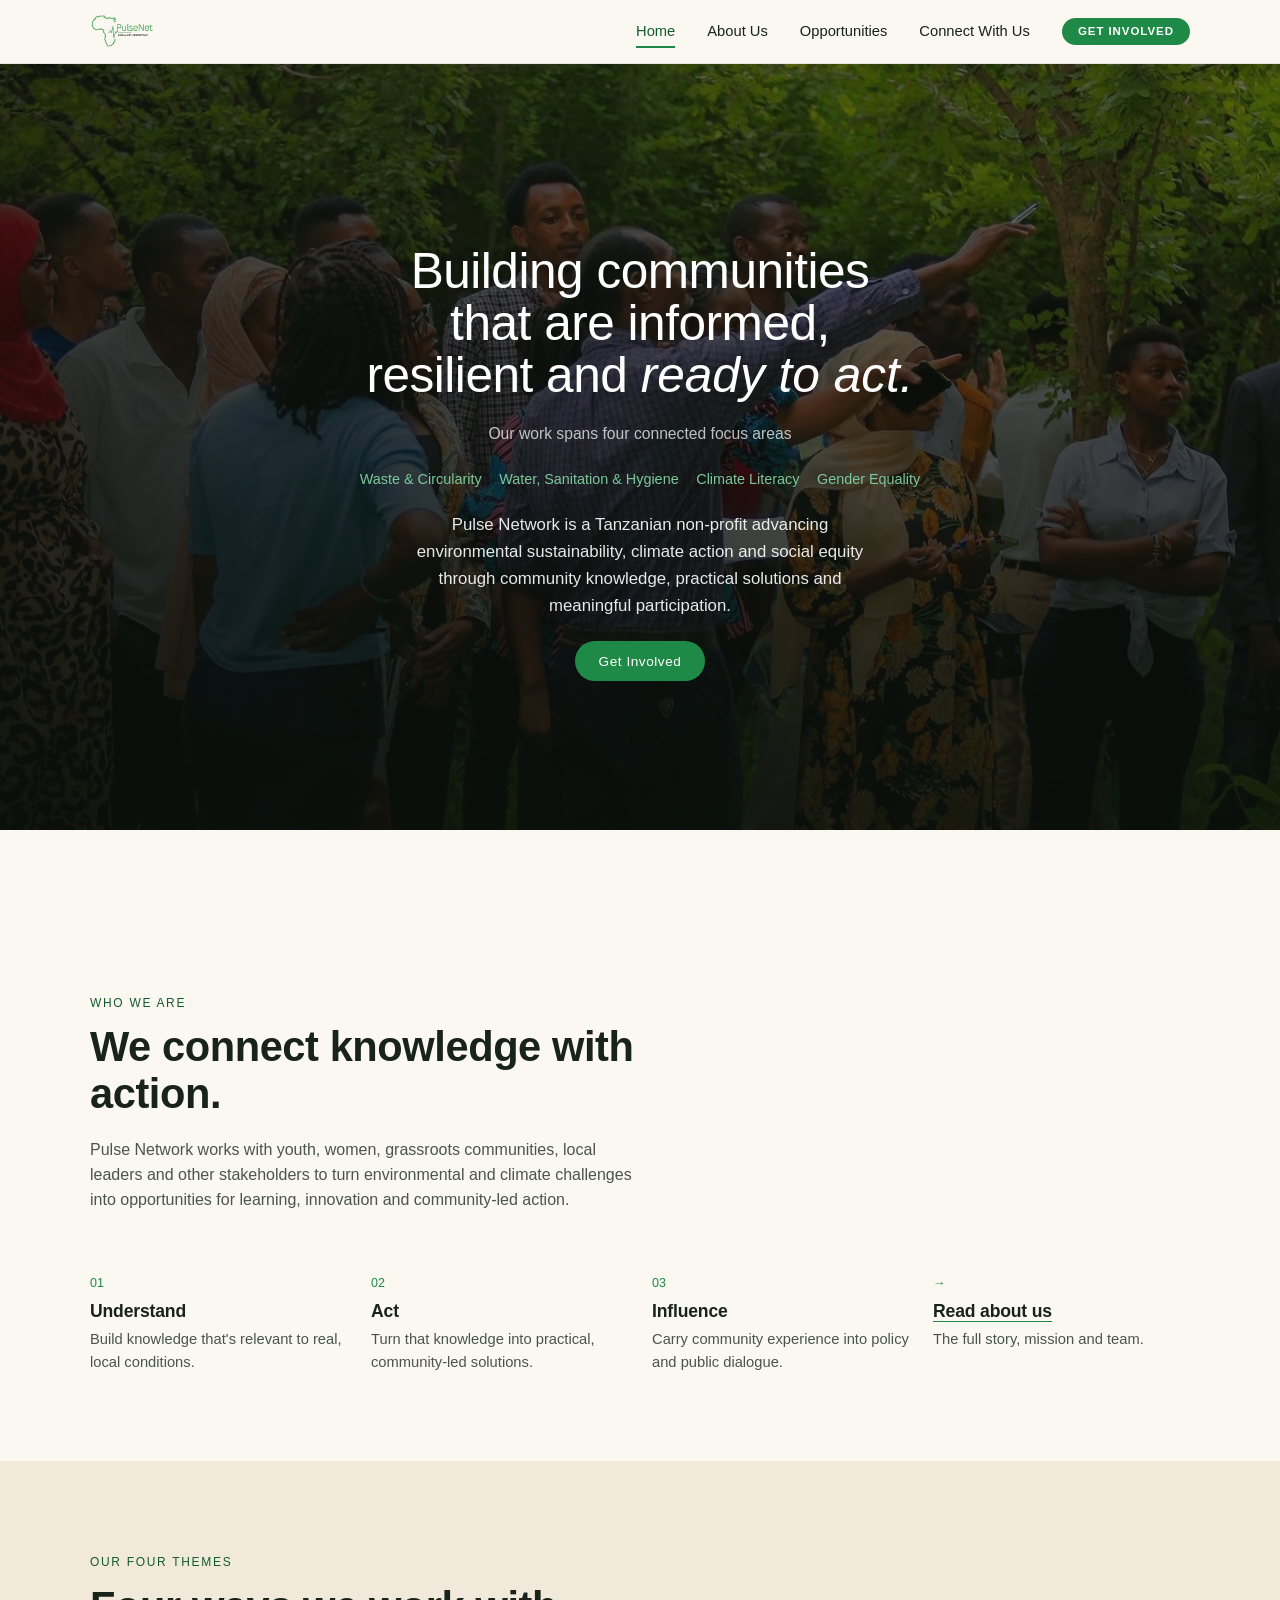
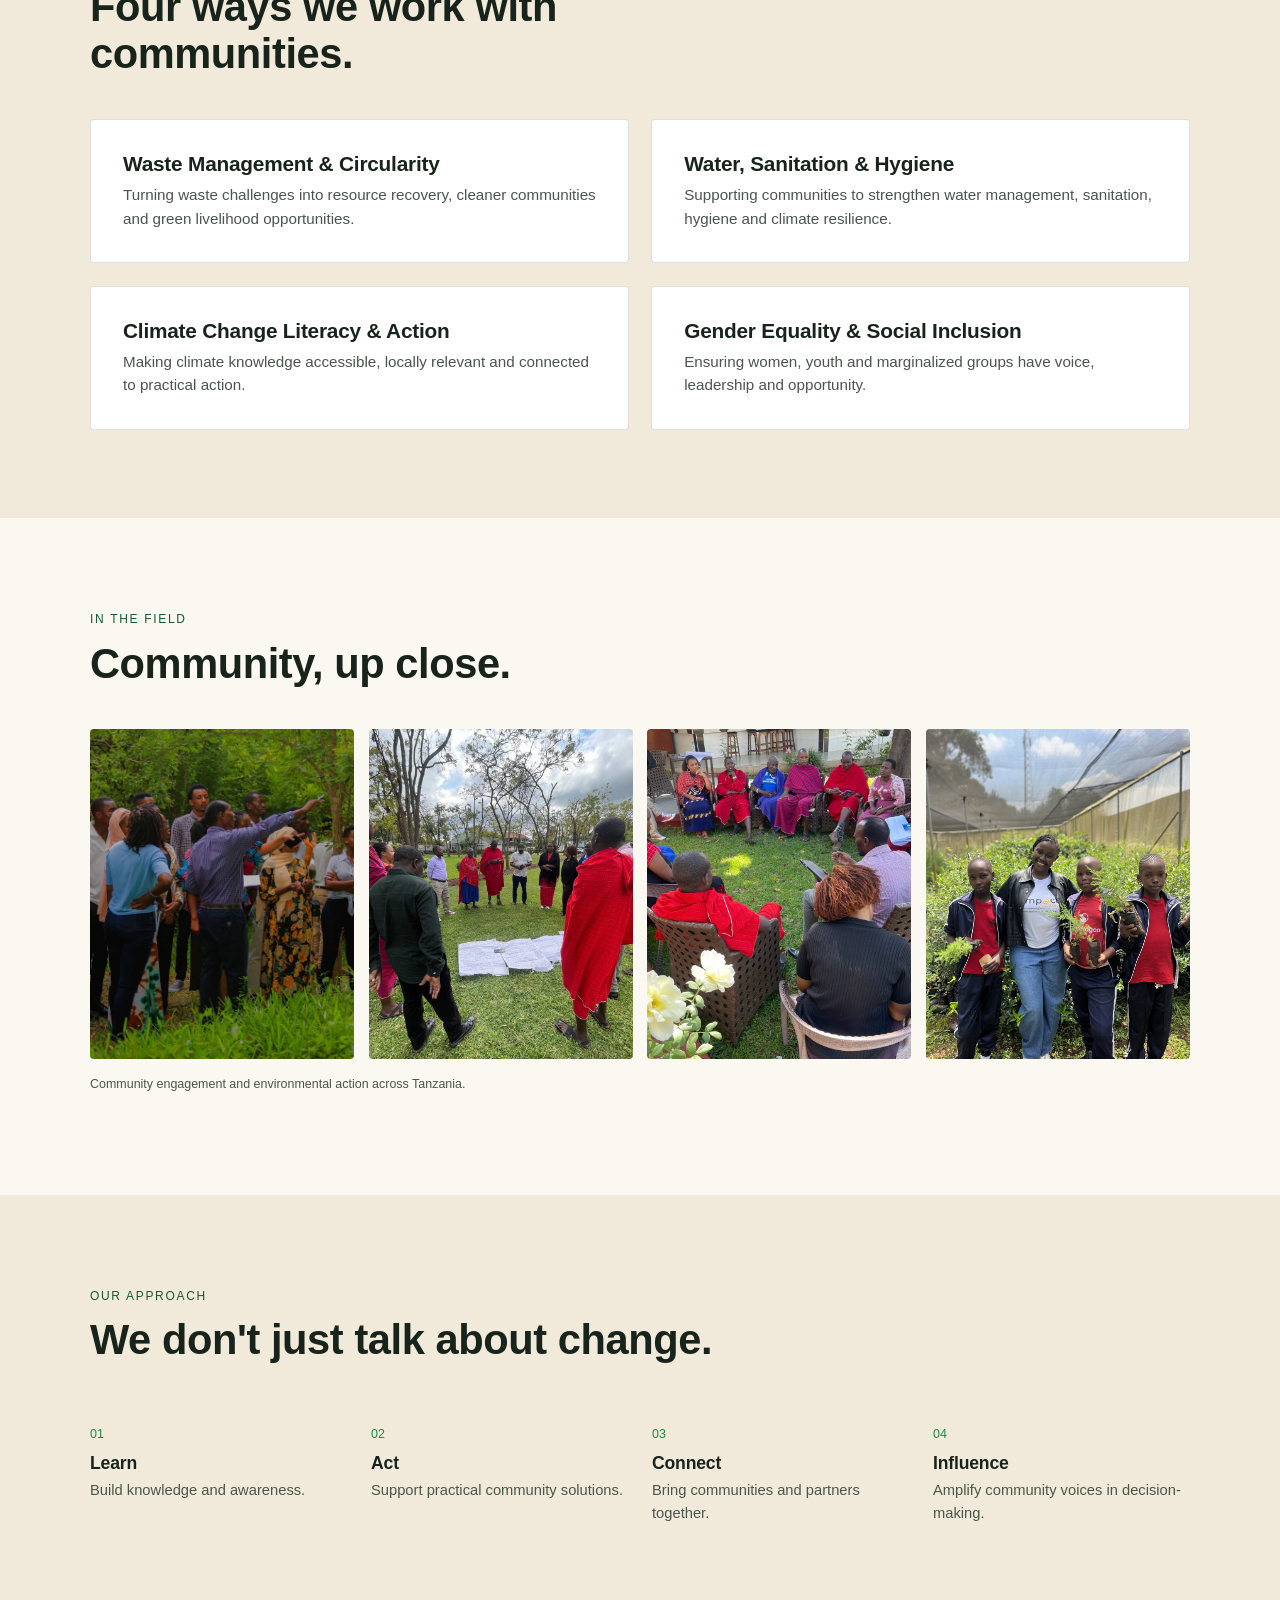
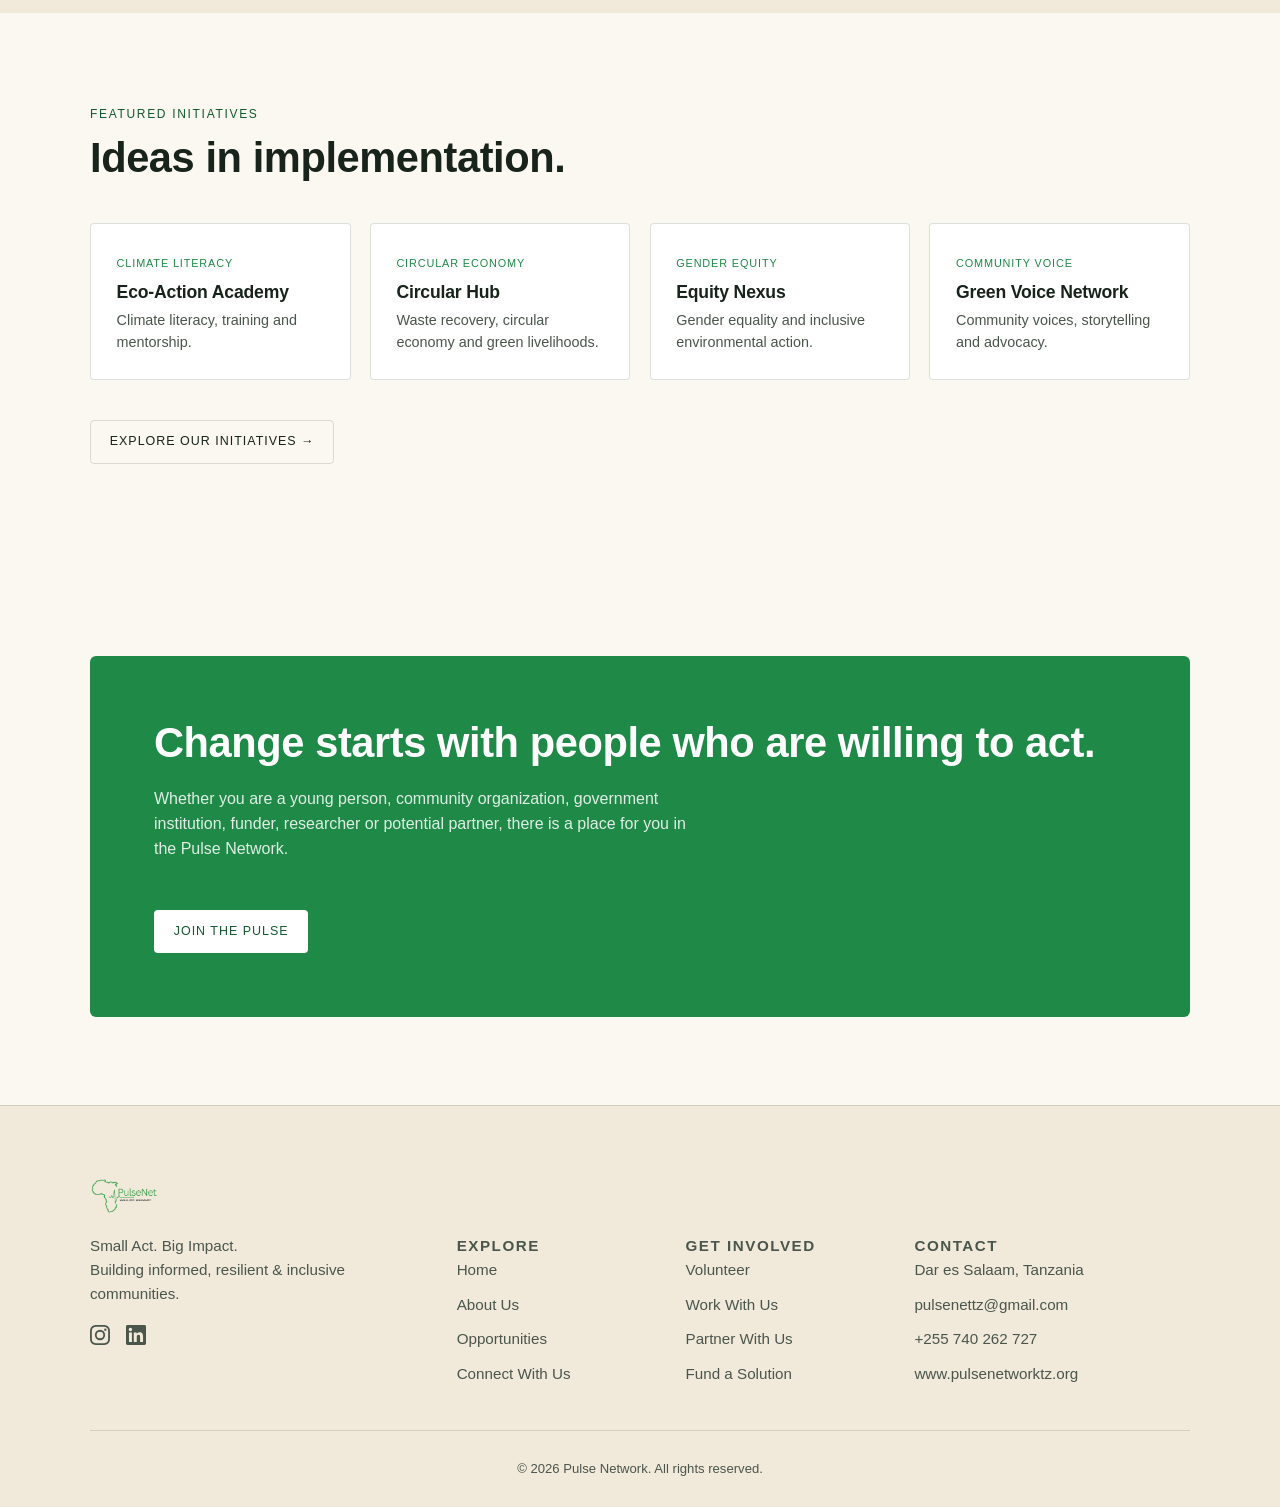
==== commit a33eeab1: "Initial commit for PulseNet website" ====
--- a/index.html
+++ b/index.html
@@ -4,6 +4,8 @@
 <meta charset="UTF-8">
 <meta name="viewport" content="width=device-width, initial-scale=1.0">
 <title>Pulse Network — Small Act. Big Impact.</title>
+    <link rel="icon" type="image/png" href="assets/favicon.png" media="(prefers-color-scheme: light)">
+    <link rel="icon" type="image/png" href="assets/favicon-dark.png" media="(prefers-color-scheme: dark)">
 <meta name="description" content="Pulse Network is a Tanzanian non-profit advancing environmental sustainability, climate action and social equity through community knowledge, practical solutions and meaningful participation.">
 <link rel="stylesheet" href="assets/styles.css?v=18">
 </head>
